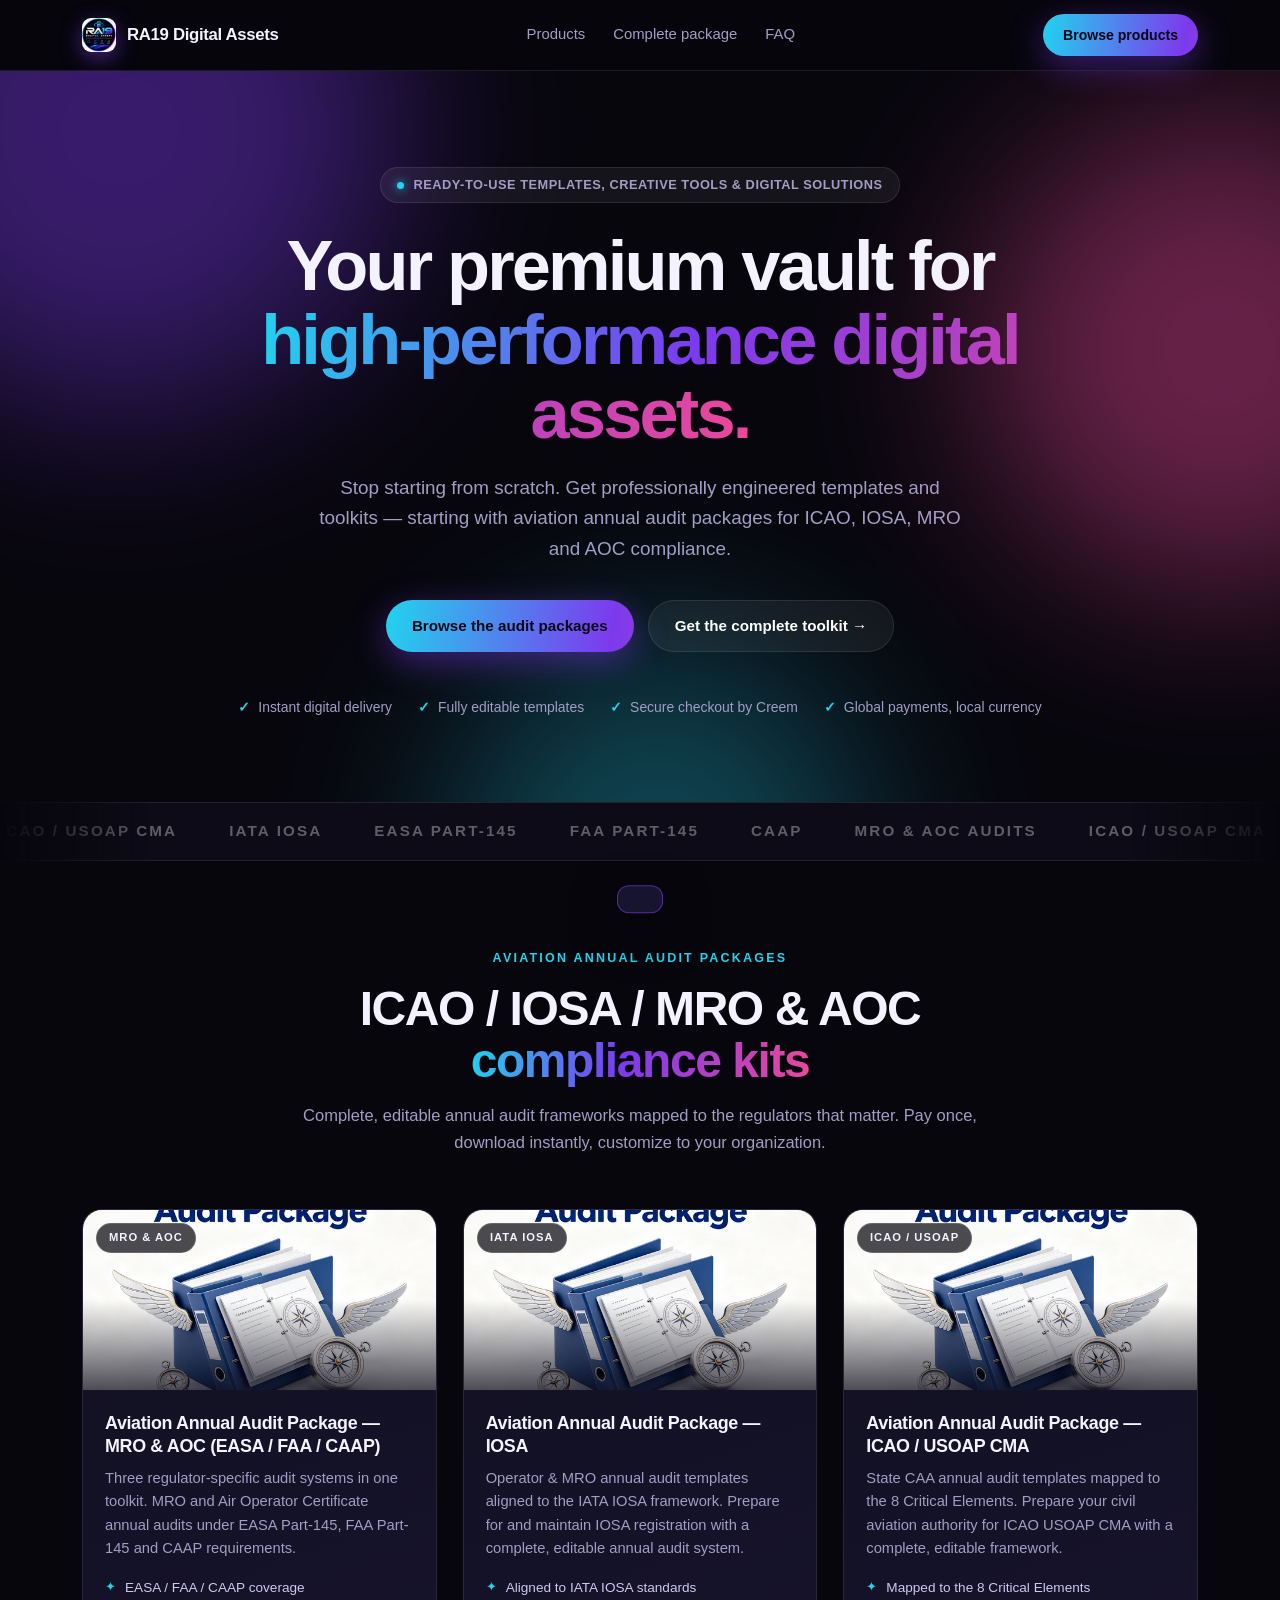
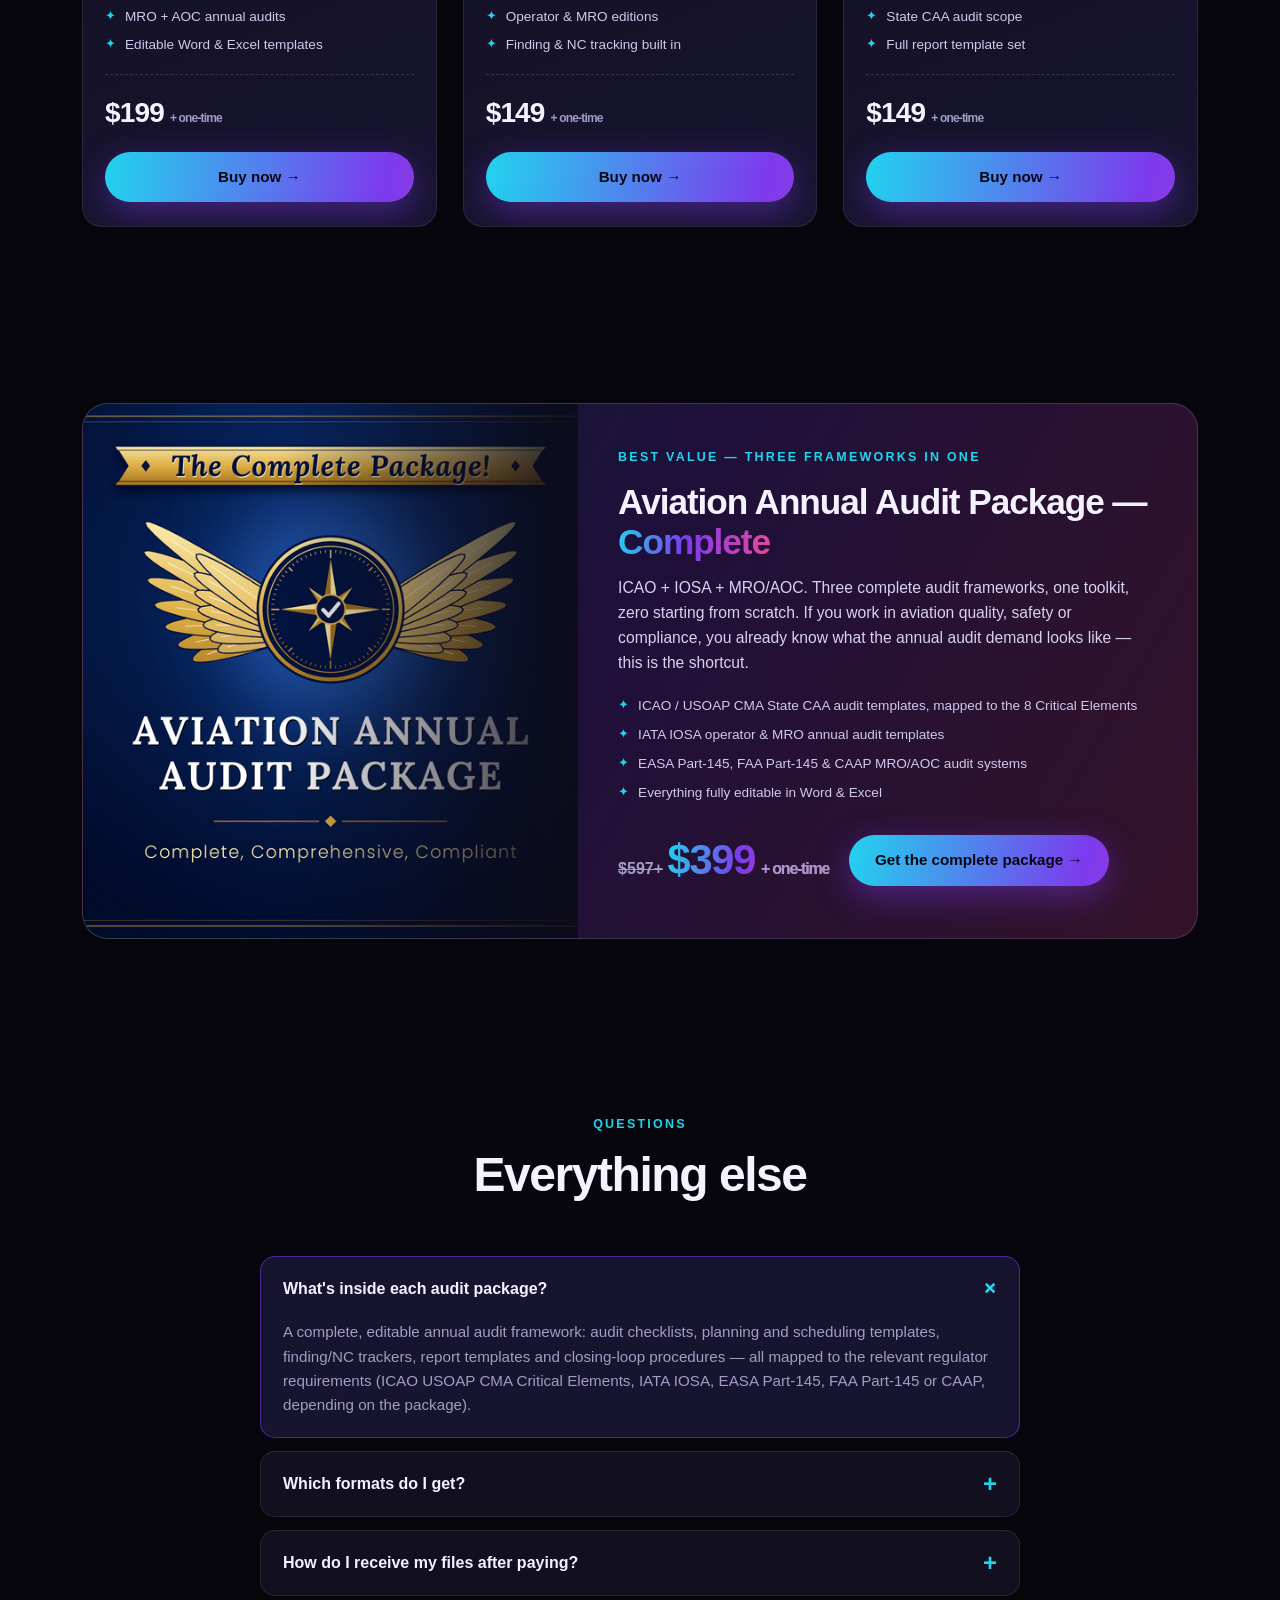
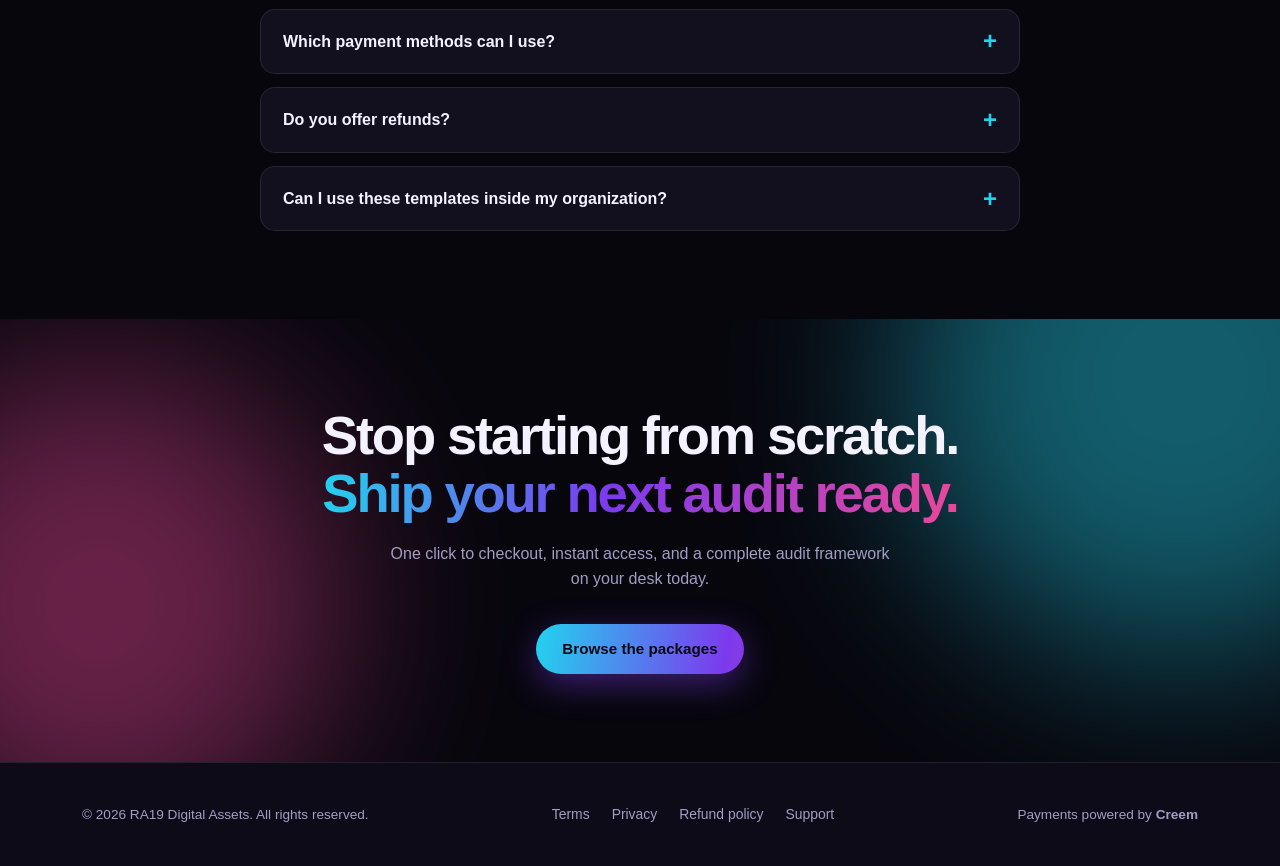
==== index.html @ fb0e068f "Initial commit: RA19 Digital Assets storefront" ====
<!DOCTYPE html>
<html lang="en">
<head>
<meta charset="UTF-8" />
<meta name="viewport" content="width=device-width, initial-scale=1.0" />
<title>RA19 Digital Assets — Premium Aviation Audit Templates &amp; Toolkits</title>
<meta name="description" content="Your premium vault for high-performance digital assets. Ready-to-use aviation audit packages for ICAO / USOAP CMA, IATA IOSA, EASA, FAA and CAAP compliance." />
<link rel="icon" type="image/png" href="store-assets/logo.png" />
<meta property="og:title" content="RA19 Digital Assets" />
<meta property="og:type" content="website" />
<meta property="og:description" content="Your premium vault for high-performance digital assets across all industries. Stop starting from scratch—get ready-to-use templates, creative tools, and digital solutions engineered to streamline your workflow and accelerate your growth today." />
<meta property="og:image" content="store-assets/og-cover.png" />
<style>
  :root{
    --bg:#07060d;
    --bg-2:#0d0b18;
    --card:#12101f;
    --card-2:#171430;
    --text:#f4f2ff;
    --muted:#a29dc4;
    --line:rgba(255,255,255,.09);
    --g1:#7c3aed;
    --g2:#ec4899;
    --g3:#22d3ee;
    --g4:#f59e0b;
    --radius:20px;
    --max:1160px;
  }
  *{box-sizing:border-box;margin:0;padding:0}
  html{scroll-behavior:smooth}
  body{
    background:var(--bg);
    color:var(--text);
    font-family:'Inter',-apple-system,BlinkMacSystemFont,'Segoe UI',Roboto,Helvetica,Arial,sans-serif;
    line-height:1.6;
    -webkit-font-smoothing:antialiased;
    overflow-x:hidden;
  }
  a{color:inherit;text-decoration:none}
  img{max-width:100%;display:block}
  .wrap{width:100%;max-width:var(--max);margin:0 auto;padding:0 22px}

  .grad-text{
    background:linear-gradient(100deg,var(--g3),var(--g1) 45%,var(--g2));
    -webkit-background-clip:text;background-clip:text;color:transparent;
  }
  .blob{
    position:absolute;border-radius:50%;filter:blur(90px);opacity:.42;pointer-events:none;z-index:0;
  }

  /* nav */
  header.nav{
    position:sticky;top:0;z-index:50;
    backdrop-filter:blur(14px);
    background:rgba(7,6,13,.72);
    border-bottom:1px solid var(--line);
  }
  .nav-in{display:flex;align-items:center;justify-content:space-between;height:70px}
  .logo{display:flex;align-items:center;gap:11px;font-weight:800;letter-spacing:-.02em;font-size:1.05rem}
  .logo img{width:34px;height:34px;border-radius:9px;object-fit:cover;box-shadow:0 6px 20px rgba(124,58,237,.5)}
  .nav-links{display:flex;gap:28px;align-items:center}
  .nav-links a{color:var(--muted);font-size:.93rem;font-weight:500;transition:color .2s}
  .nav-links a:hover{color:#fff}
  .btn{
    display:inline-flex;align-items:center;justify-content:center;gap:9px;
    font-weight:700;font-size:.95rem;border:0;cursor:pointer;
    padding:13px 26px;border-radius:999px;transition:transform .18s,box-shadow .18s,filter .18s;
    font-family:inherit;
  }
  .btn-grad{
    background:linear-gradient(100deg,var(--g3),var(--g1) 50%,var(--g2));
    background-size:180% 180%;
    color:#0a0714;
    box-shadow:0 10px 34px rgba(124,58,237,.45);
    animation:shift 7s ease infinite;
  }
  .btn-grad:hover{transform:translateY(-2px);box-shadow:0 16px 42px rgba(236,72,153,.5)}
  @keyframes shift{0%,100%{background-position:0% 50%}50%{background-position:100% 50%}}
  .btn-ghost{background:rgba(255,255,255,.06);color:#fff;border:1px solid var(--line)}
  .btn-ghost:hover{background:rgba(255,255,255,.11)}
  .btn-sm{padding:10px 20px;font-size:.88rem}
  .nav .btn{display:none}
  @media(min-width:820px){.nav .btn{display:inline-flex}}

  /* hero */
  .hero{position:relative;padding:96px 0 84px;overflow:hidden}
  .blob-1{width:560px;height:560px;background:#7c3aed;top:-220px;left:-160px}
  .blob-2{width:480px;height:480px;background:#ec4899;top:40px;right:-180px}
  .blob-3{width:420px;height:420px;background:#22d3ee;bottom:-260px;left:35%;opacity:.3}
  .hero-in{position:relative;z-index:1;text-align:center;max-width:860px;margin:0 auto}
  .pill{
    display:inline-flex;align-items:center;gap:9px;
    padding:7px 16px;border-radius:999px;font-size:.8rem;font-weight:600;
    background:rgba(255,255,255,.06);border:1px solid var(--line);color:var(--muted);
    letter-spacing:.04em;text-transform:uppercase;
  }
  .dot{width:7px;height:7px;border-radius:50%;background:#22d3ee;box-shadow:0 0 10px #22d3ee}
  h1{
    font-size:clamp(2.5rem,7vw,4.4rem);
    line-height:1.05;font-weight:900;letter-spacing:-.04em;
    margin:26px 0 22px;
  }
  .hero p.lead{font-size:clamp(1rem,2.2vw,1.18rem);color:var(--muted);max-width:660px;margin:0 auto 36px}
  .hero-cta{display:flex;gap:14px;justify-content:center;flex-wrap:wrap}
  .trust{
    display:flex;gap:26px;justify-content:center;flex-wrap:wrap;
    margin-top:44px;color:var(--muted);font-size:.87rem;
  }
  .trust span{display:flex;align-items:center;gap:8px}
  .check{color:#22d3ee;font-weight:800}

  /* marquee */
  .marquee{
    border-top:1px solid var(--line);border-bottom:1px solid var(--line);
    padding:16px 0;overflow:hidden;background:var(--bg-2);
    -webkit-mask-image:linear-gradient(90deg,transparent,#000 12%,#000 88%,transparent);
    mask-image:linear-gradient(90deg,transparent,#000 12%,#000 88%,transparent);
  }
  .marquee-track{display:flex;gap:52px;width:max-content;animation:scroll 30s linear infinite}
  .marquee-track span{
    font-weight:800;font-size:.95rem;letter-spacing:.14em;text-transform:uppercase;
    color:rgba(255,255,255,.34);white-space:nowrap;
  }
  @keyframes scroll{to{transform:translateX(-50%)}}

  /* sections */
  section{position:relative;padding:88px 0}
  .sec-head{text-align:center;max-width:680px;margin:0 auto 54px}
  .sec-head h2{font-size:clamp(1.9rem,4.5vw,3rem);font-weight:900;letter-spacing:-.03em;line-height:1.1}
  .sec-head p{color:var(--muted);margin-top:14px;font-size:1.03rem}
  .eyebrow{
    display:block;font-size:.78rem;font-weight:800;letter-spacing:.18em;
    text-transform:uppercase;color:var(--g3);margin-bottom:14px;
  }

  /* product grid */
  .grid{display:grid;gap:26px;grid-template-columns:repeat(auto-fill,minmax(300px,1fr))}
  .card{
    position:relative;display:flex;flex-direction:column;
    background:linear-gradient(160deg,var(--card),var(--card-2));
    border:1px solid var(--line);border-radius:var(--radius);
    overflow:hidden;transition:transform .25s,border-color .25s,box-shadow .25s;
  }
  .card:hover{transform:translateY(-7px);border-color:rgba(255,255,255,.22);box-shadow:0 26px 60px rgba(0,0,0,.55)}
  .card::before{
    content:"";position:absolute;inset:0 0 auto 0;height:3px;
    background:linear-gradient(90deg,var(--c1,#22d3ee),var(--c2,#ec4899));
  }
  .thumb{
    position:relative;overflow:hidden;height:180px;
    background:radial-gradient(circle at 30% 20%,rgba(255,255,255,.14),transparent 60%),linear-gradient(140deg,var(--c1,#22d3ee),var(--c2,#ec4899));
  }
  .thumb img{width:100%;height:100%;object-fit:cover;transition:transform .4s}
  .card:hover .thumb img{transform:scale(1.05)}
  .thumb::after{
    content:"";position:absolute;inset:0;
    background:linear-gradient(180deg,transparent 50%,rgba(10,8,20,.72));
  }
  .tag{
    position:absolute;top:13px;left:13px;z-index:2;
    padding:5px 12px;border-radius:999px;font-size:.7rem;font-weight:800;
    letter-spacing:.09em;text-transform:uppercase;
    background:rgba(7,6,13,.72);backdrop-filter:blur(8px);border:1px solid rgba(255,255,255,.16);
  }
  .badge{
    position:absolute;top:13px;right:13px;z-index:2;
    padding:5px 11px;border-radius:999px;font-size:.7rem;font-weight:800;
    background:linear-gradient(100deg,var(--g4),#ef4444);color:#150a02;
  }
  .card-body{padding:22px 22px 24px;display:flex;flex-direction:column;flex:1}
  .card-body h3{font-size:1.12rem;font-weight:800;letter-spacing:-.02em;line-height:1.3;margin-bottom:8px}
  .card-body .desc{color:var(--muted);font-size:.92rem;flex:1}
  .feat{list-style:none;margin:16px 0 18px;display:flex;flex-direction:column;gap:7px}
  .feat li{font-size:.85rem;color:#cfc9ee;display:flex;gap:9px;align-items:flex-start}
  .feat li::before{content:"✦";color:var(--g3);font-size:.8rem;line-height:1.5}
  .price-row{
    display:flex;align-items:baseline;justify-content:space-between;
    padding-top:16px;border-top:1px dashed rgba(255,255,255,.14);margin-bottom:16px;
  }
  .price{font-size:1.75rem;font-weight:900;letter-spacing:-.03em}
  .price small{font-size:.75rem;font-weight:600;color:var(--muted);margin-left:6px}
  .card .btn{width:100%}

  /* featured complete package */
  .bundle{
    position:relative;overflow:hidden;border-radius:26px;
    border:1px solid rgba(255,255,255,.14);
    background:linear-gradient(120deg,rgba(34,211,238,.16),rgba(124,58,237,.2) 45%,rgba(236,72,153,.2));
    padding:0;display:grid;gap:0;grid-template-columns:1fr;
  }
  @media(min-width:860px){.bundle{grid-template-columns:1fr 1.25fr}}
  .bundle-img{min-height:260px;position:relative;overflow:hidden}
  .bundle-img img{width:100%;height:100%;object-fit:cover}
  .bundle-img::after{
    content:"";position:absolute;inset:0;
    background:linear-gradient(90deg,transparent 40%,rgba(13,11,24,.9));
  }
  @media(max-width:859px){
    .bundle-img::after{background:linear-gradient(180deg,transparent 40%,rgba(13,11,24,.95))}
  }
  .bundle-body{padding:44px 40px}
  .bundle-body h3{font-size:clamp(1.5rem,3.4vw,2.2rem);font-weight:900;letter-spacing:-.03em;line-height:1.12}
  .bundle-body p{color:#d7d2f2;margin-top:14px;font-size:.98rem}
  .bundle .feat{margin:20px 0 24px}
  .bundle-cta{display:flex;align-items:center;gap:20px;flex-wrap:wrap}
  .bundle-cta .price{font-size:2.6rem}
  .old-price{font-size:1rem;color:var(--muted);text-decoration:line-through;font-weight:600}

  /* faq */
  .faq{max-width:760px;margin:0 auto;display:flex;flex-direction:column;gap:13px}
  details{
    background:var(--card);border:1px solid var(--line);border-radius:15px;
    padding:0 22px;transition:border-color .2s;
  }
  details[open]{border-color:rgba(124,58,237,.55);background:var(--card-2)}
  summary{
    cursor:pointer;list-style:none;padding:19px 0;font-weight:700;font-size:1rem;
    display:flex;justify-content:space-between;align-items:center;gap:16px;
  }
  summary::-webkit-details-marker{display:none}
  summary::after{
    content:"+";font-size:1.5rem;color:var(--g3);transition:transform .25s;line-height:1;
  }
  details[open] summary::after{transform:rotate(45deg)}
  details p{color:var(--muted);padding-bottom:20px;font-size:.95rem}

  /* final cta */
  .final{text-align:center;position:relative;overflow:hidden}
  .final h2{font-size:clamp(2rem,5vw,3.4rem);font-weight:900;letter-spacing:-.04em;line-height:1.06}
  .final p{color:var(--muted);max-width:520px;margin:18px auto 32px}

  /* footer */
  footer{border-top:1px solid var(--line);padding:40px 0;background:var(--bg-2)}
  .foot{display:flex;flex-direction:column;gap:18px;align-items:center;text-align:center}
  @media(min-width:760px){.foot{flex-direction:row;justify-content:space-between;text-align:left}}
  footer small{color:var(--muted);font-size:.85rem}
  .foot-links{display:flex;gap:22px;flex-wrap:wrap;justify-content:center}
  .foot-links a{color:var(--muted);font-size:.87rem;transition:color .2s}
  .foot-links a:hover{color:#fff}

  /* toast */
  #toast{
    position:fixed;left:50%;bottom:26px;transform:translate(-50%,140%);
    background:var(--card-2);border:1px solid rgba(124,58,237,.6);
    color:#fff;padding:13px 22px;border-radius:12px;font-size:.9rem;z-index:99;
    box-shadow:0 18px 46px rgba(0,0,0,.6);transition:transform .35s cubic-bezier(.2,.9,.3,1.3);
    max-width:92vw;text-align:center;
  }
  #toast.show{transform:translate(-50%,0)}
</style>
</head>
<body>

<header class="nav">
  <div class="wrap nav-in">
    <a href="#" class="logo"><img src="store-assets/logo.png" alt="RA19 Digital Assets" /> RA19 Digital Assets</a>
    <nav class="nav-links">
      <a href="#products">Products</a>
      <a href="#complete">Complete package</a>
      <a href="#faq">FAQ</a>
    </nav>
    <a href="#products" class="btn btn-grad btn-sm">Browse products</a>
  </div>
</header>

<!-- ============ HERO ============ -->
<section class="hero">
  <div class="blob blob-1"></div>
  <div class="blob blob-2"></div>
  <div class="blob blob-3"></div>
  <div class="wrap hero-in">
    <span class="pill"><span class="dot"></span> Ready-to-use templates, creative tools &amp; digital solutions</span>
    <h1>Your premium vault for <span class="grad-text">high-performance digital assets.</span></h1>
    <p class="lead">Stop starting from scratch. Get professionally engineered templates and toolkits — starting with aviation annual audit packages for ICAO, IOSA, MRO and AOC compliance.</p>
    <div class="hero-cta">
      <a href="#products" class="btn btn-grad">Browse the audit packages</a>
      <a href="#complete" class="btn btn-ghost">Get the complete toolkit →</a>
    </div>
    <div class="trust">
      <span><b class="check">✓</b> Instant digital delivery</span>
      <span><b class="check">✓</b> Fully editable templates</span>
      <span><b class="check">✓</b> Secure checkout by Creem</span>
      <span><b class="check">✓</b> Global payments, local currency</span>
    </div>
  </div>
</section>

<div class="marquee">
  <div class="marquee-track">
    <span>ICAO / USOAP CMA</span><span>IATA IOSA</span><span>EASA Part-145</span><span>FAA Part-145</span><span>CAAP</span><span>MRO &amp; AOC audits</span>
    <span>ICAO / USOAP CMA</span><span>IATA IOSA</span><span>EASA Part-145</span><span>FAA Part-145</span><span>CAAP</span><span>MRO &amp; AOC audits</span>
  </div>
</div>

<!-- ============ PRODUCTS ============ -->
<section id="products">
  <div class="wrap">
    <div class="sec-head">
      <span class="eyebrow">Aviation Annual Audit Packages</span>
      <h2>ICAO / IOSA / MRO &amp; AOC <span class="grad-text">compliance kits</span></h2>
      <p>Complete, editable annual audit frameworks mapped to the regulators that matter. Pay once, download instantly, customize to your organization.</p>
    </div>
    <div class="grid" id="grid"></div>
  </div>
</section>

<!-- ============ COMPLETE PACKAGE ============ -->
<section id="complete">
  <div class="wrap">
    <div class="bundle">
      <div class="bundle-img">
        <img src="store-assets/product-complete.png" alt="Aviation Annual Audit Package — Complete" />
      </div>
      <div class="bundle-body">
        <span class="eyebrow">Best value — three frameworks in one</span>
        <h3>Aviation Annual Audit Package — <span class="grad-text">Complete</span></h3>
        <p>ICAO + IOSA + MRO/AOC. Three complete audit frameworks, one toolkit, zero starting from scratch. If you work in aviation quality, safety or compliance, you already know what the annual audit demand looks like — this is the shortcut.</p>
        <ul class="feat">
          <li>ICAO / USOAP CMA State CAA audit templates, mapped to the 8 Critical Elements</li>
          <li>IATA IOSA operator &amp; MRO annual audit templates</li>
          <li>EASA Part-145, FAA Part-145 &amp; CAAP MRO/AOC audit systems</li>
          <li>Everything fully editable in Word &amp; Excel</li>
        </ul>
        <div class="bundle-cta">
          <div>
            <span class="old-price">$597+</span>
            <span class="price grad-text">$399<small style="font-size:1rem">+ one-time</small></span>
          </div>
          <a href="https://creem.io/payment/prod_REPLACE_COMPLETE" class="btn btn-grad" data-checkout="Complete package">Get the complete package →</a>
        </div>
      </div>
    </div>
  </div>
</section>

<!-- ============ FAQ ============ -->
<section id="faq">
  <div class="wrap">
    <div class="sec-head">
      <span class="eyebrow">Questions</span>
      <h2>Everything else</h2>
    </div>
    <div class="faq">
      <details open>
        <summary>What's inside each audit package?</summary>
        <p>A complete, editable annual audit framework: audit checklists, planning and scheduling templates, finding/NC trackers, report templates and closing-loop procedures — all mapped to the relevant regulator requirements (ICAO USOAP CMA Critical Elements, IATA IOSA, EASA Part-145, FAA Part-145 or CAAP, depending on the package).</p>
      </details>
      <details>
        <summary>Which formats do I get?</summary>
        <p>Microsoft Word and Excel files. Everything is fully editable — rebrand it, translate it, extend it to your own organization. No specialized software required.</p>
      </details>
      <details>
        <summary>How do I receive my files after paying?</summary>
        <p>Checkout is handled by Creem. As soon as payment confirms you're redirected to your download page, and a receipt with your links lands in your inbox. Delivery is instant — no waiting on emails from me.</p>
      </details>
      <details>
        <summary>Which payment methods can I use?</summary>
        <p>Visa, Mastercard, Amex, PayPal, Apple Pay and Google Pay, plus local methods depending on your country. All prices display in your local currency at checkout where available.</p>
      </details>
      <details>
        <summary>Do you offer refunds?</summary>
        <p>Digital goods are delivered instantly, so refunds are handled case by case. If a package genuinely doesn't match its description, contact me within 14 days and I'll make it right.</p>
      </details>
      <details>
        <summary>Can I use these templates inside my organization?</summary>
        <p>Yes — a purchase includes a commercial license for use within your organization (unlimited internal users). You may not resell, redistribute or publicly share the files themselves.</p>
      </details>
    </div>
  </div>
</section>

<!-- ============ FINAL CTA ============ -->
<section class="final">
  <div class="blob blob-2" style="left:-140px;right:auto;top:10%"></div>
  <div class="blob blob-1" style="right:-180px;left:auto;background:#22d3ee"></div>
  <div class="wrap" style="position:relative;z-index:1">
    <h2>Stop starting from scratch.<br /><span class="grad-text">Ship your next audit ready.</span></h2>
    <p>One click to checkout, instant access, and a complete audit framework on your desk today.</p>
    <a href="#products" class="btn btn-grad">Browse the packages</a>
  </div>
</section>

<footer>
  <div class="wrap foot">
    <small>© <span id="year"></span> RA19 Digital Assets. All rights reserved.</small>
    <div class="foot-links">
      <a href="#">Terms</a>
      <a href="#">Privacy</a>
      <a href="#">Refund policy</a>
      <a href="mailto:support@example.com">Support</a>
    </div>
    <small>Payments powered by <b>Creem</b></small>
  </div>
</footer>

<div id="toast"></div>

<script>
/* =====================================================================
   ⬇⬇⬇  CONNECT TO CREEM — EDIT ONLY THESE LINKS  ⬇⬇⬇
   In your Creem dashboard: create a product for each package, then
   Products → Share → copy the payment link (prod_xxxxx) and paste it
   below. Until then, buttons show a "link not set" notice instead of
   navigating.
   ===================================================================== */
const STORE = {
  products: [
    {
      id: "mro-aoc",
      name: "Aviation Annual Audit Package — MRO & AOC (EASA / FAA / CAAP)",
      tag: "MRO & AOC",
      image: "store-assets/product-mro-aoc.png",
      price: "$199",
      badge: "",
      desc: "Three regulator-specific audit systems in one toolkit. MRO and Air Operator Certificate annual audits under EASA Part-145, FAA Part-145 and CAAP requirements.",
      features: ["EASA / FAA / CAAP coverage", "MRO + AOC annual audits", "Editable Word & Excel templates"],
      colors: ["#f59e0b", "#ef4444"],
      checkout: "https://creem.io/payment/prod_REPLACE_MRO_AOC"
    },
    {
      id: "iosa",
      name: "Aviation Annual Audit Package — IOSA",
      tag: "IATA IOSA",
      image: "store-assets/product-iosa.png",
      price: "$149",
      badge: "",
      desc: "Operator & MRO annual audit templates aligned to the IATA IOSA framework. Prepare for and maintain IOSA registration with a complete, editable annual audit system.",
      features: ["Aligned to IATA IOSA standards", "Operator & MRO editions", "Finding & NC tracking built in"],
      colors: ["#7c3aed", "#ec4899"],
      checkout: "https://creem.io/payment/prod_REPLACE_IOSA"
    },
    {
      id: "icao-usoap",
      name: "Aviation Annual Audit Package — ICAO / USOAP CMA",
      tag: "ICAO / USOAP",
      image: "store-assets/product-icao-usoap.png",
      price: "$149",
      badge: "",
      desc: "State CAA annual audit templates mapped to the 8 Critical Elements. Prepare your civil aviation authority for ICAO USOAP CMA with a complete, editable framework.",
      features: ["Mapped to the 8 Critical Elements", "State CAA audit scope", "Full report template set"],
      colors: ["#22d3ee", "#3b82f6"],
      checkout: "https://creem.io/payment/prod_REPLACE_ICAO_USOAP"
    }
  ],
  complete: {
    checkout: "https://creem.io/payment/prod_REPLACE_COMPLETE"
  }
};

/* ---------------- rendering ---------------- */
const $ = (s) => document.querySelector(s);
const grid = $("#grid");
const UNSET = "prod_REPLACE";

$("#year").textContent = new Date().getFullYear();
const completeBtn = document.querySelector('[data-checkout="Complete package"]');
completeBtn.href = STORE.complete.checkout;
completeBtn.addEventListener("click", (e) => guardLink(e, STORE.complete.checkout, "Complete package"));

function render() {
  grid.innerHTML = "";
  STORE.products.forEach((p) => {
    const el = document.createElement("article");
    el.className = "card";
    el.style.setProperty("--c1", p.colors[0]);
    el.style.setProperty("--c2", p.colors[1]);
    el.innerHTML = `
      <div class="thumb">
        <span class="tag">${p.tag}</span>
        ${p.badge ? `<span class="badge">${p.badge}</span>` : ""}
        <img src="${p.image}" alt="${p.name}" loading="lazy" />
      </div>
      <div class="card-body">
        <h3>${p.name}</h3>
        <p class="desc">${p.desc}</p>
        <ul class="feat">${p.features.map((f) => `<li>${f}</li>`).join("")}</ul>
        <div class="price-row">
          <span class="price">${p.price}<small>+ one-time</small></span>
        </div>
        <a class="btn btn-grad" href="${p.checkout}">Buy now →</a>
      </div>`;
    el.querySelector("a").addEventListener("click", (e) => guardLink(e, p.checkout, p.name));
    grid.appendChild(el);
  });
}

function guardLink(e, url, label) {
  if (url.includes(UNSET)) {
    e.preventDefault();
    toast(`Creem link not set yet — create "${label}" in your Creem dashboard, then paste its prod_xxxxx link into this file.`);
  }
}

let toastTimer;
function toast(msg) {
  const t = $("#toast");
  t.textContent = msg;
  t.classList.add("show");
  clearTimeout(toastTimer);
  toastTimer = setTimeout(() => t.classList.remove("show"), 5000);
}

render();
</script>
</body>
</html>
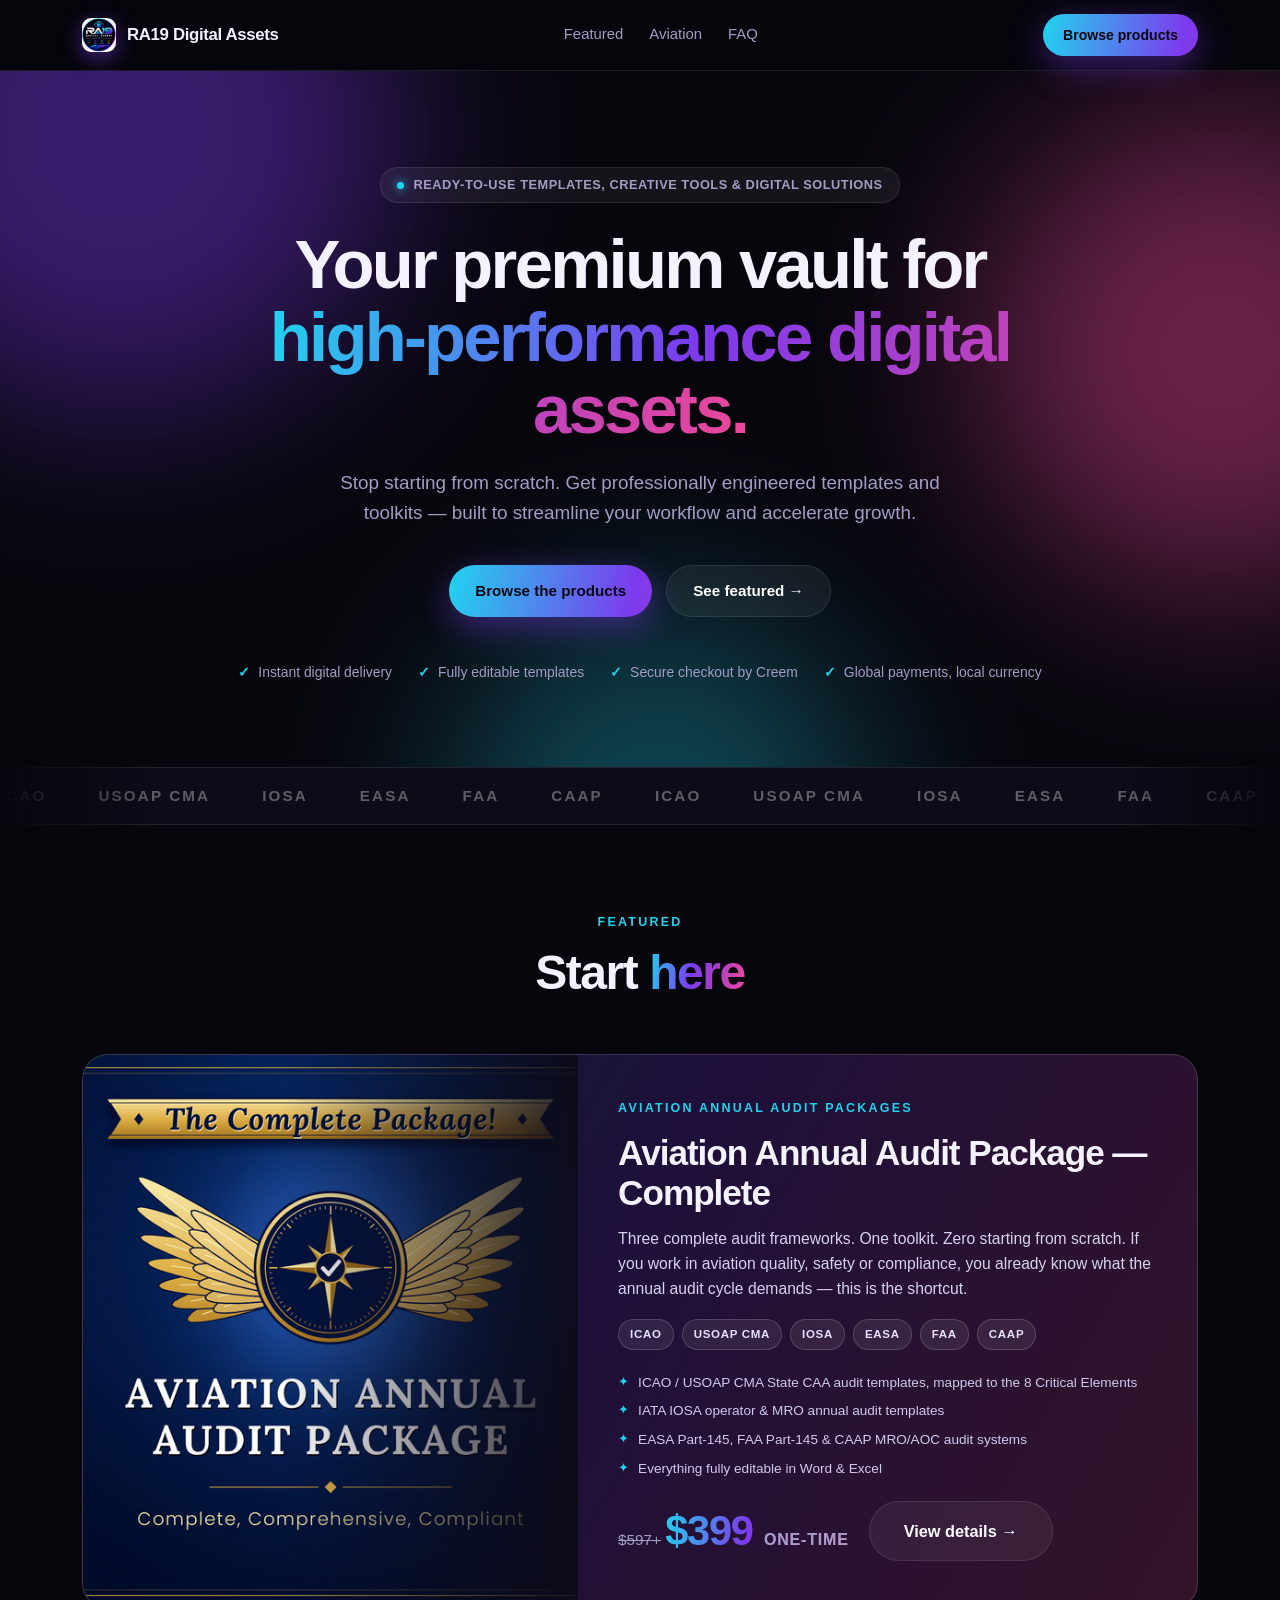
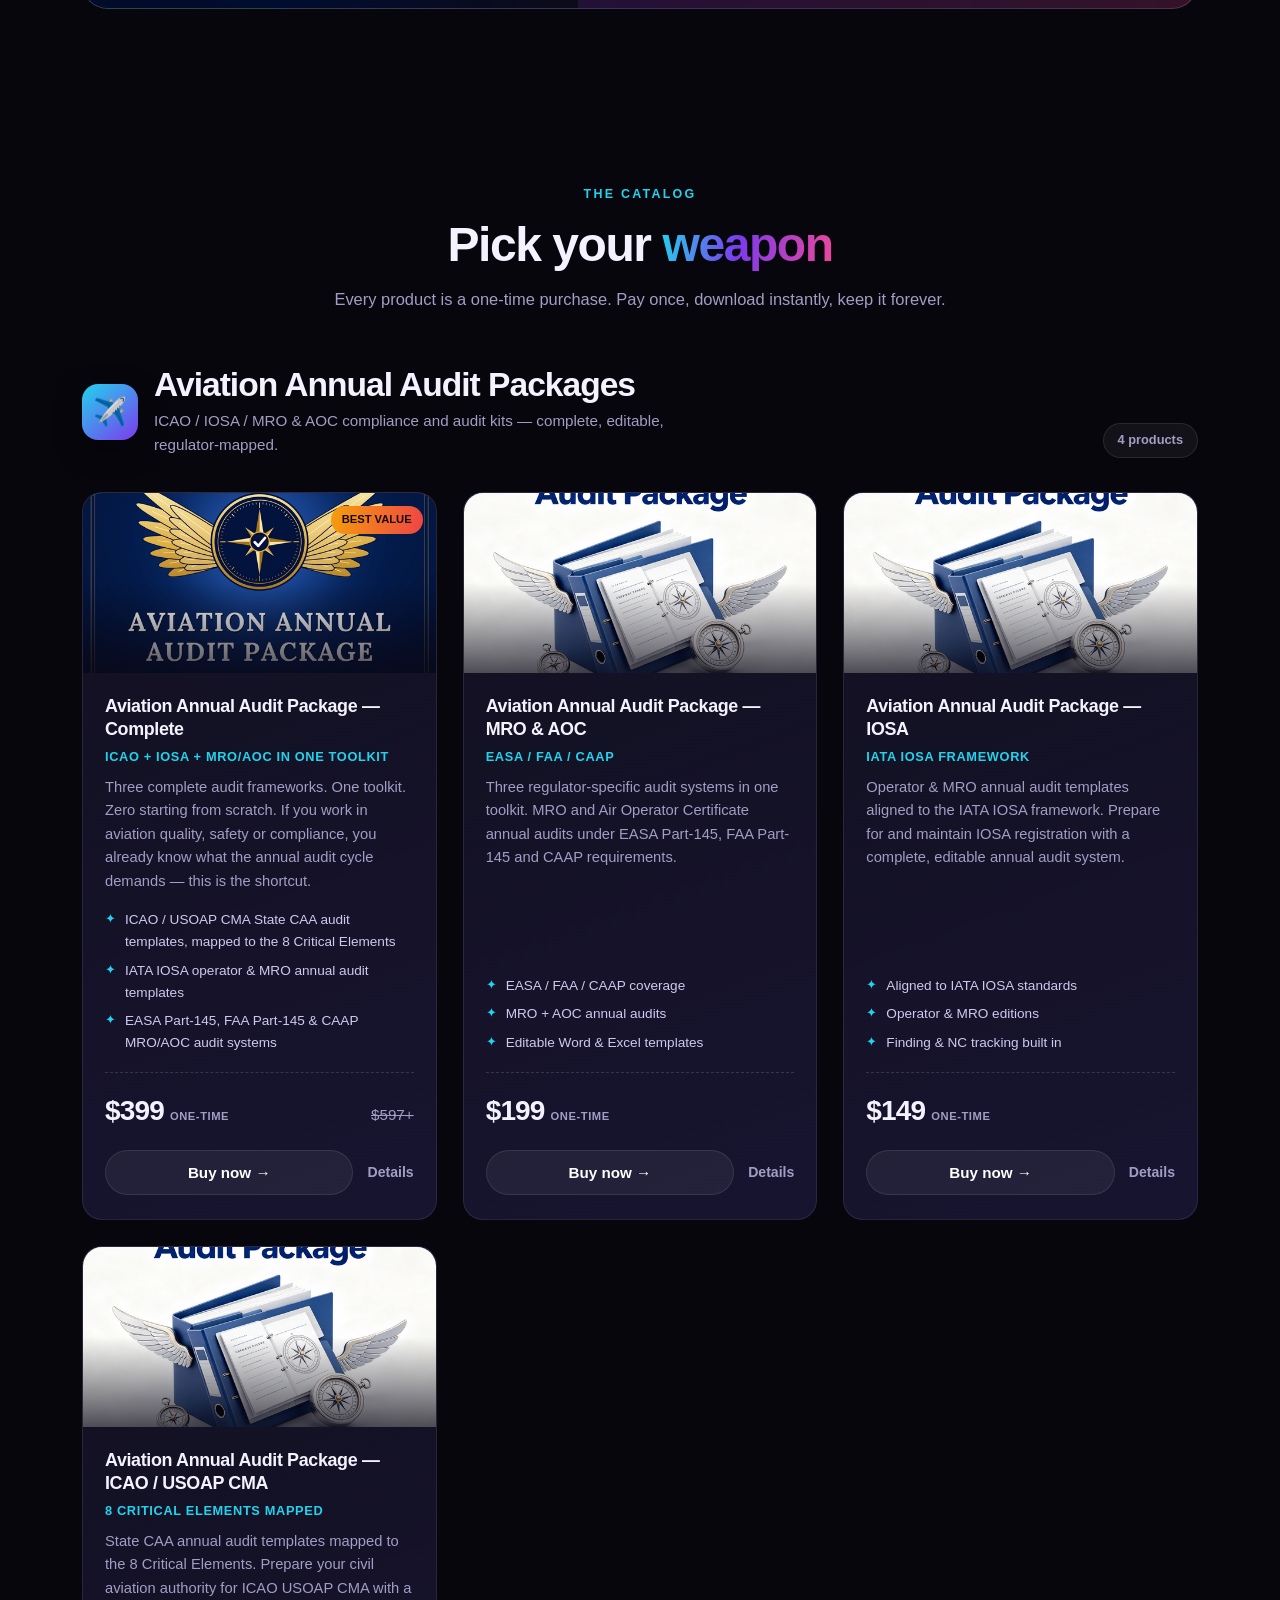
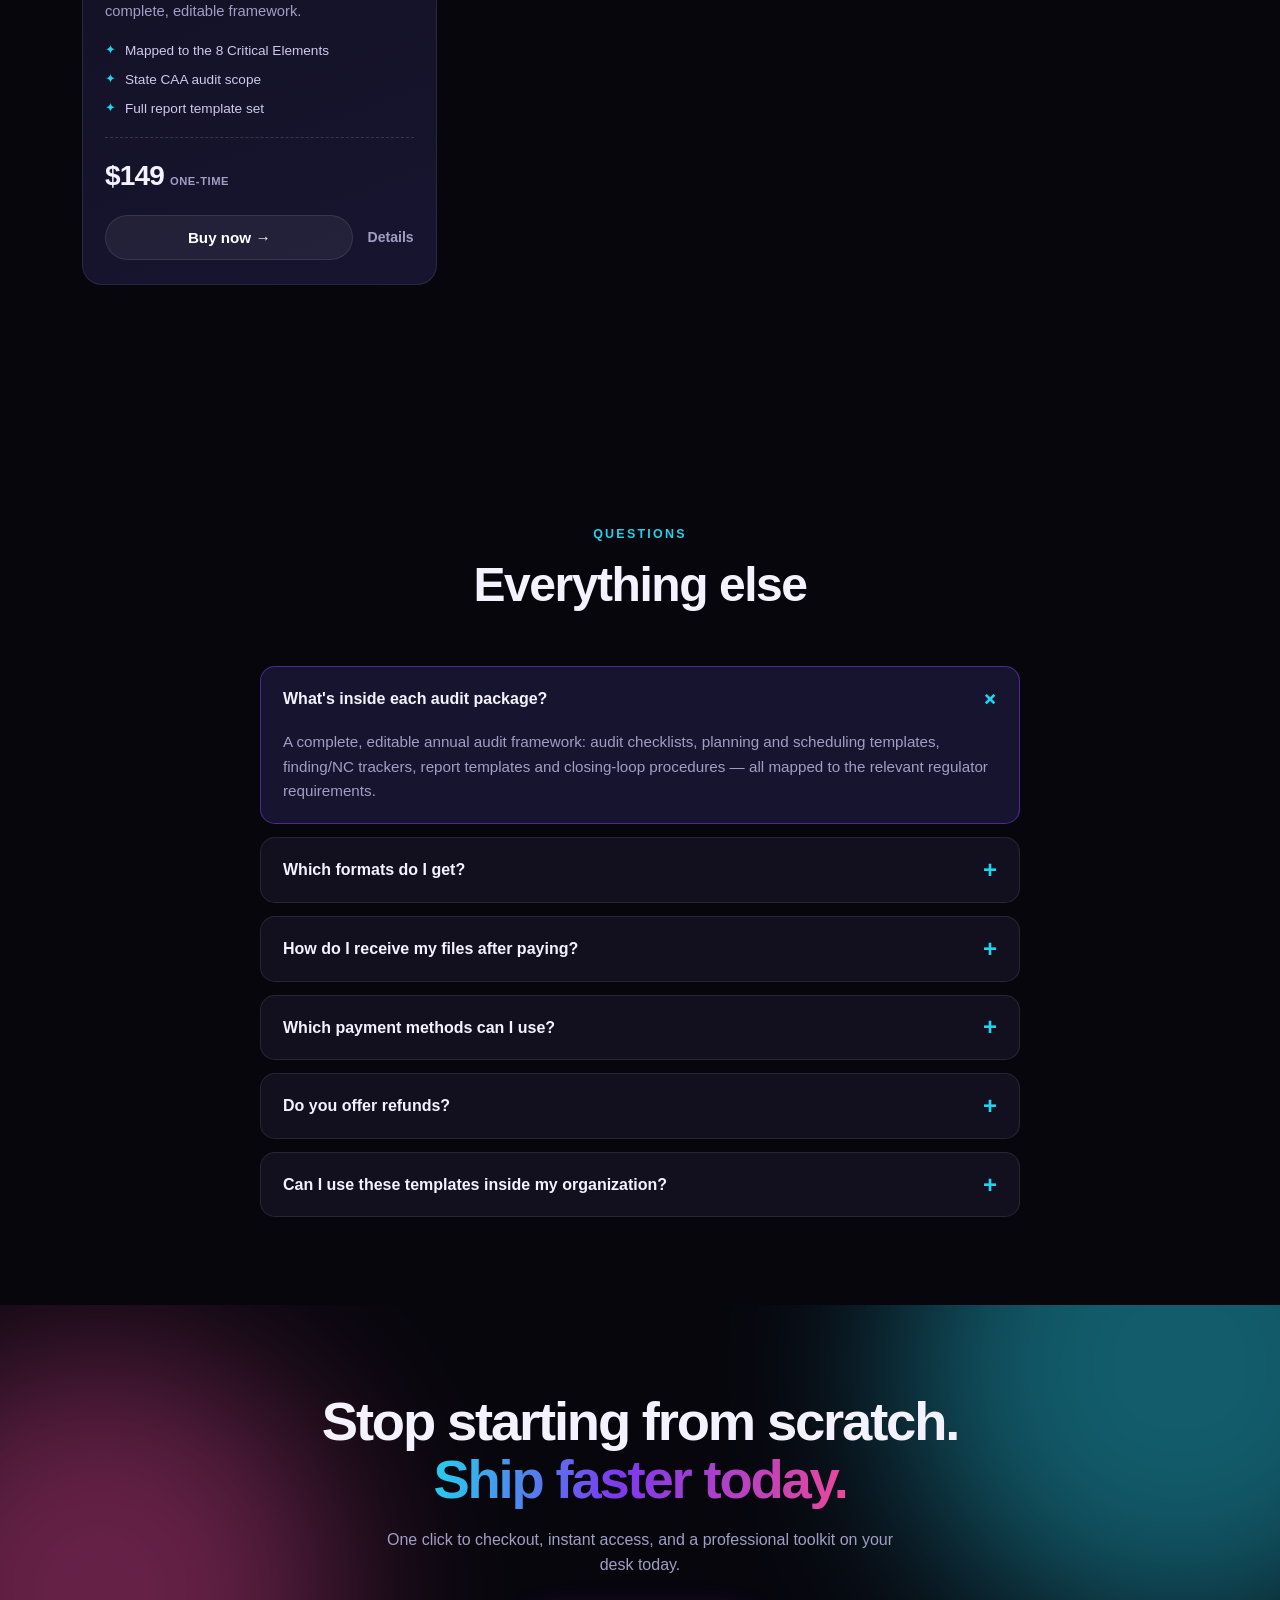
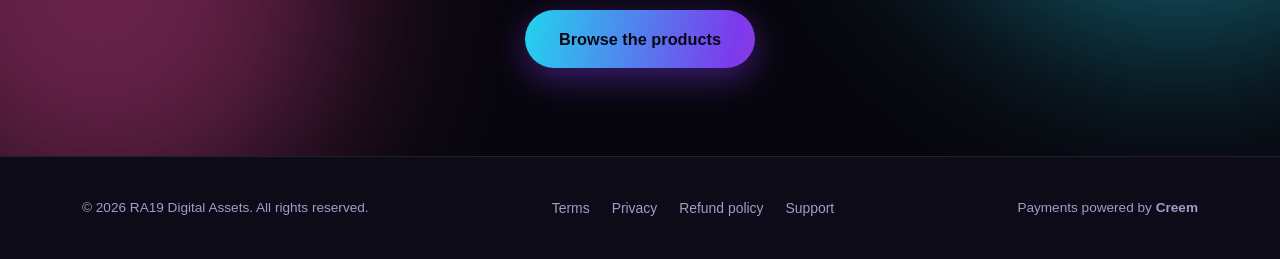
==== commit 80af4211: "Rebuild as multi-category storefront: shared data, product detail pages, 404" ====
--- a/index.html
+++ b/index.html
@@ -3,278 +3,36 @@
 <head>
 <meta charset="UTF-8" />
 <meta name="viewport" content="width=device-width, initial-scale=1.0" />
-<title>RA19 Digital Assets — Premium Aviation Audit Templates &amp; Toolkits</title>
-<meta name="description" content="Your premium vault for high-performance digital assets. Ready-to-use aviation audit packages for ICAO / USOAP CMA, IATA IOSA, EASA, FAA and CAAP compliance." />
+<title>RA19 Digital Assets — Premium Templates &amp; Digital Toolkits</title>
+<meta name="description" content="Your premium vault for high-performance digital assets. Ready-to-use aviation audit packages and digital toolkits engineered to streamline your workflow." />
 <link rel="icon" type="image/png" href="store-assets/logo.png" />
 <meta property="og:title" content="RA19 Digital Assets" />
 <meta property="og:type" content="website" />
-<meta property="og:description" content="Your premium vault for high-performance digital assets across all industries. Stop starting from scratch—get ready-to-use templates, creative tools, and digital solutions engineered to streamline your workflow and accelerate your growth today." />
+<meta property="og:description" content="Your premium vault for high-performance digital assets across all industries. Stop starting from scratch." />
 <meta property="og:image" content="store-assets/og-cover.png" />
-<style>
-  :root{
-    --bg:#07060d;
-    --bg-2:#0d0b18;
-    --card:#12101f;
-    --card-2:#171430;
-    --text:#f4f2ff;
-    --muted:#a29dc4;
-    --line:rgba(255,255,255,.09);
-    --g1:#7c3aed;
-    --g2:#ec4899;
-    --g3:#22d3ee;
-    --g4:#f59e0b;
-    --radius:20px;
-    --max:1160px;
-  }
-  *{box-sizing:border-box;margin:0;padding:0}
-  html{scroll-behavior:smooth}
-  body{
-    background:var(--bg);
-    color:var(--text);
-    font-family:'Inter',-apple-system,BlinkMacSystemFont,'Segoe UI',Roboto,Helvetica,Arial,sans-serif;
-    line-height:1.6;
-    -webkit-font-smoothing:antialiased;
-    overflow-x:hidden;
-  }
-  a{color:inherit;text-decoration:none}
-  img{max-width:100%;display:block}
-  .wrap{width:100%;max-width:var(--max);margin:0 auto;padding:0 22px}
-
-  .grad-text{
-    background:linear-gradient(100deg,var(--g3),var(--g1) 45%,var(--g2));
-    -webkit-background-clip:text;background-clip:text;color:transparent;
-  }
-  .blob{
-    position:absolute;border-radius:50%;filter:blur(90px);opacity:.42;pointer-events:none;z-index:0;
-  }
-
-  /* nav */
-  header.nav{
-    position:sticky;top:0;z-index:50;
-    backdrop-filter:blur(14px);
-    background:rgba(7,6,13,.72);
-    border-bottom:1px solid var(--line);
-  }
-  .nav-in{display:flex;align-items:center;justify-content:space-between;height:70px}
-  .logo{display:flex;align-items:center;gap:11px;font-weight:800;letter-spacing:-.02em;font-size:1.05rem}
-  .logo img{width:34px;height:34px;border-radius:9px;object-fit:cover;box-shadow:0 6px 20px rgba(124,58,237,.5)}
-  .nav-links{display:flex;gap:28px;align-items:center}
-  .nav-links a{color:var(--muted);font-size:.93rem;font-weight:500;transition:color .2s}
-  .nav-links a:hover{color:#fff}
-  .btn{
-    display:inline-flex;align-items:center;justify-content:center;gap:9px;
-    font-weight:700;font-size:.95rem;border:0;cursor:pointer;
-    padding:13px 26px;border-radius:999px;transition:transform .18s,box-shadow .18s,filter .18s;
-    font-family:inherit;
-  }
-  .btn-grad{
-    background:linear-gradient(100deg,var(--g3),var(--g1) 50%,var(--g2));
-    background-size:180% 180%;
-    color:#0a0714;
-    box-shadow:0 10px 34px rgba(124,58,237,.45);
-    animation:shift 7s ease infinite;
-  }
-  .btn-grad:hover{transform:translateY(-2px);box-shadow:0 16px 42px rgba(236,72,153,.5)}
-  @keyframes shift{0%,100%{background-position:0% 50%}50%{background-position:100% 50%}}
-  .btn-ghost{background:rgba(255,255,255,.06);color:#fff;border:1px solid var(--line)}
-  .btn-ghost:hover{background:rgba(255,255,255,.11)}
-  .btn-sm{padding:10px 20px;font-size:.88rem}
-  .nav .btn{display:none}
-  @media(min-width:820px){.nav .btn{display:inline-flex}}
-
-  /* hero */
-  .hero{position:relative;padding:96px 0 84px;overflow:hidden}
-  .blob-1{width:560px;height:560px;background:#7c3aed;top:-220px;left:-160px}
-  .blob-2{width:480px;height:480px;background:#ec4899;top:40px;right:-180px}
-  .blob-3{width:420px;height:420px;background:#22d3ee;bottom:-260px;left:35%;opacity:.3}
-  .hero-in{position:relative;z-index:1;text-align:center;max-width:860px;margin:0 auto}
-  .pill{
-    display:inline-flex;align-items:center;gap:9px;
-    padding:7px 16px;border-radius:999px;font-size:.8rem;font-weight:600;
-    background:rgba(255,255,255,.06);border:1px solid var(--line);color:var(--muted);
-    letter-spacing:.04em;text-transform:uppercase;
-  }
-  .dot{width:7px;height:7px;border-radius:50%;background:#22d3ee;box-shadow:0 0 10px #22d3ee}
-  h1{
-    font-size:clamp(2.5rem,7vw,4.4rem);
-    line-height:1.05;font-weight:900;letter-spacing:-.04em;
-    margin:26px 0 22px;
-  }
-  .hero p.lead{font-size:clamp(1rem,2.2vw,1.18rem);color:var(--muted);max-width:660px;margin:0 auto 36px}
-  .hero-cta{display:flex;gap:14px;justify-content:center;flex-wrap:wrap}
-  .trust{
-    display:flex;gap:26px;justify-content:center;flex-wrap:wrap;
-    margin-top:44px;color:var(--muted);font-size:.87rem;
-  }
-  .trust span{display:flex;align-items:center;gap:8px}
-  .check{color:#22d3ee;font-weight:800}
-
-  /* marquee */
-  .marquee{
-    border-top:1px solid var(--line);border-bottom:1px solid var(--line);
-    padding:16px 0;overflow:hidden;background:var(--bg-2);
-    -webkit-mask-image:linear-gradient(90deg,transparent,#000 12%,#000 88%,transparent);
-    mask-image:linear-gradient(90deg,transparent,#000 12%,#000 88%,transparent);
-  }
-  .marquee-track{display:flex;gap:52px;width:max-content;animation:scroll 30s linear infinite}
-  .marquee-track span{
-    font-weight:800;font-size:.95rem;letter-spacing:.14em;text-transform:uppercase;
-    color:rgba(255,255,255,.34);white-space:nowrap;
-  }
-  @keyframes scroll{to{transform:translateX(-50%)}}
-
-  /* sections */
-  section{position:relative;padding:88px 0}
-  .sec-head{text-align:center;max-width:680px;margin:0 auto 54px}
-  .sec-head h2{font-size:clamp(1.9rem,4.5vw,3rem);font-weight:900;letter-spacing:-.03em;line-height:1.1}
-  .sec-head p{color:var(--muted);margin-top:14px;font-size:1.03rem}
-  .eyebrow{
-    display:block;font-size:.78rem;font-weight:800;letter-spacing:.18em;
-    text-transform:uppercase;color:var(--g3);margin-bottom:14px;
-  }
-
-  /* product grid */
-  .grid{display:grid;gap:26px;grid-template-columns:repeat(auto-fill,minmax(300px,1fr))}
-  .card{
-    position:relative;display:flex;flex-direction:column;
-    background:linear-gradient(160deg,var(--card),var(--card-2));
-    border:1px solid var(--line);border-radius:var(--radius);
-    overflow:hidden;transition:transform .25s,border-color .25s,box-shadow .25s;
-  }
-  .card:hover{transform:translateY(-7px);border-color:rgba(255,255,255,.22);box-shadow:0 26px 60px rgba(0,0,0,.55)}
-  .card::before{
-    content:"";position:absolute;inset:0 0 auto 0;height:3px;
-    background:linear-gradient(90deg,var(--c1,#22d3ee),var(--c2,#ec4899));
-  }
-  .thumb{
-    position:relative;overflow:hidden;height:180px;
-    background:radial-gradient(circle at 30% 20%,rgba(255,255,255,.14),transparent 60%),linear-gradient(140deg,var(--c1,#22d3ee),var(--c2,#ec4899));
-  }
-  .thumb img{width:100%;height:100%;object-fit:cover;transition:transform .4s}
-  .card:hover .thumb img{transform:scale(1.05)}
-  .thumb::after{
-    content:"";position:absolute;inset:0;
-    background:linear-gradient(180deg,transparent 50%,rgba(10,8,20,.72));
-  }
-  .tag{
-    position:absolute;top:13px;left:13px;z-index:2;
-    padding:5px 12px;border-radius:999px;font-size:.7rem;font-weight:800;
-    letter-spacing:.09em;text-transform:uppercase;
-    background:rgba(7,6,13,.72);backdrop-filter:blur(8px);border:1px solid rgba(255,255,255,.16);
-  }
-  .badge{
-    position:absolute;top:13px;right:13px;z-index:2;
-    padding:5px 11px;border-radius:999px;font-size:.7rem;font-weight:800;
-    background:linear-gradient(100deg,var(--g4),#ef4444);color:#150a02;
-  }
-  .card-body{padding:22px 22px 24px;display:flex;flex-direction:column;flex:1}
-  .card-body h3{font-size:1.12rem;font-weight:800;letter-spacing:-.02em;line-height:1.3;margin-bottom:8px}
-  .card-body .desc{color:var(--muted);font-size:.92rem;flex:1}
-  .feat{list-style:none;margin:16px 0 18px;display:flex;flex-direction:column;gap:7px}
-  .feat li{font-size:.85rem;color:#cfc9ee;display:flex;gap:9px;align-items:flex-start}
-  .feat li::before{content:"✦";color:var(--g3);font-size:.8rem;line-height:1.5}
-  .price-row{
-    display:flex;align-items:baseline;justify-content:space-between;
-    padding-top:16px;border-top:1px dashed rgba(255,255,255,.14);margin-bottom:16px;
-  }
-  .price{font-size:1.75rem;font-weight:900;letter-spacing:-.03em}
-  .price small{font-size:.75rem;font-weight:600;color:var(--muted);margin-left:6px}
-  .card .btn{width:100%}
-
-  /* featured complete package */
-  .bundle{
-    position:relative;overflow:hidden;border-radius:26px;
-    border:1px solid rgba(255,255,255,.14);
-    background:linear-gradient(120deg,rgba(34,211,238,.16),rgba(124,58,237,.2) 45%,rgba(236,72,153,.2));
-    padding:0;display:grid;gap:0;grid-template-columns:1fr;
-  }
-  @media(min-width:860px){.bundle{grid-template-columns:1fr 1.25fr}}
-  .bundle-img{min-height:260px;position:relative;overflow:hidden}
-  .bundle-img img{width:100%;height:100%;object-fit:cover}
-  .bundle-img::after{
-    content:"";position:absolute;inset:0;
-    background:linear-gradient(90deg,transparent 40%,rgba(13,11,24,.9));
-  }
-  @media(max-width:859px){
-    .bundle-img::after{background:linear-gradient(180deg,transparent 40%,rgba(13,11,24,.95))}
-  }
-  .bundle-body{padding:44px 40px}
-  .bundle-body h3{font-size:clamp(1.5rem,3.4vw,2.2rem);font-weight:900;letter-spacing:-.03em;line-height:1.12}
-  .bundle-body p{color:#d7d2f2;margin-top:14px;font-size:.98rem}
-  .bundle .feat{margin:20px 0 24px}
-  .bundle-cta{display:flex;align-items:center;gap:20px;flex-wrap:wrap}
-  .bundle-cta .price{font-size:2.6rem}
-  .old-price{font-size:1rem;color:var(--muted);text-decoration:line-through;font-weight:600}
-
-  /* faq */
-  .faq{max-width:760px;margin:0 auto;display:flex;flex-direction:column;gap:13px}
-  details{
-    background:var(--card);border:1px solid var(--line);border-radius:15px;
-    padding:0 22px;transition:border-color .2s;
-  }
-  details[open]{border-color:rgba(124,58,237,.55);background:var(--card-2)}
-  summary{
-    cursor:pointer;list-style:none;padding:19px 0;font-weight:700;font-size:1rem;
-    display:flex;justify-content:space-between;align-items:center;gap:16px;
-  }
-  summary::-webkit-details-marker{display:none}
-  summary::after{
-    content:"+";font-size:1.5rem;color:var(--g3);transition:transform .25s;line-height:1;
-  }
-  details[open] summary::after{transform:rotate(45deg)}
-  details p{color:var(--muted);padding-bottom:20px;font-size:.95rem}
-
-  /* final cta */
-  .final{text-align:center;position:relative;overflow:hidden}
-  .final h2{font-size:clamp(2rem,5vw,3.4rem);font-weight:900;letter-spacing:-.04em;line-height:1.06}
-  .final p{color:var(--muted);max-width:520px;margin:18px auto 32px}
-
-  /* footer */
-  footer{border-top:1px solid var(--line);padding:40px 0;background:var(--bg-2)}
-  .foot{display:flex;flex-direction:column;gap:18px;align-items:center;text-align:center}
-  @media(min-width:760px){.foot{flex-direction:row;justify-content:space-between;text-align:left}}
-  footer small{color:var(--muted);font-size:.85rem}
-  .foot-links{display:flex;gap:22px;flex-wrap:wrap;justify-content:center}
-  .foot-links a{color:var(--muted);font-size:.87rem;transition:color .2s}
-  .foot-links a:hover{color:#fff}
-
-  /* toast */
-  #toast{
-    position:fixed;left:50%;bottom:26px;transform:translate(-50%,140%);
-    background:var(--card-2);border:1px solid rgba(124,58,237,.6);
-    color:#fff;padding:13px 22px;border-radius:12px;font-size:.9rem;z-index:99;
-    box-shadow:0 18px 46px rgba(0,0,0,.6);transition:transform .35s cubic-bezier(.2,.9,.3,1.3);
-    max-width:92vw;text-align:center;
-  }
-  #toast.show{transform:translate(-50%,0)}
-</style>
+<link rel="stylesheet" href="styles.css" />
 </head>
 <body>
 
 <header class="nav">
   <div class="wrap nav-in">
-    <a href="#" class="logo"><img src="store-assets/logo.png" alt="RA19 Digital Assets" /> RA19 Digital Assets</a>
-    <nav class="nav-links">
-      <a href="#products">Products</a>
-      <a href="#complete">Complete package</a>
-      <a href="#faq">FAQ</a>
-    </nav>
-    <a href="#products" class="btn btn-grad btn-sm">Browse products</a>
+    <a href="index.html" class="logo"><img src="store-assets/logo.png" alt="RA19 Digital Assets" /> <span id="brandName">RA19 Digital Assets</span></a>
+    <nav class="nav-links" id="navLinks"></nav>
+    <a href="#catalog" class="btn btn-grad btn-sm">Browse products</a>
   </div>
 </header>
 
-<!-- ============ HERO ============ -->
 <section class="hero">
   <div class="blob blob-1"></div>
   <div class="blob blob-2"></div>
   <div class="blob blob-3"></div>
   <div class="wrap hero-in">
-    <span class="pill"><span class="dot"></span> Ready-to-use templates, creative tools &amp; digital solutions</span>
-    <h1>Your premium vault for <span class="grad-text">high-performance digital assets.</span></h1>
-    <p class="lead">Stop starting from scratch. Get professionally engineered templates and toolkits — starting with aviation annual audit packages for ICAO, IOSA, MRO and AOC compliance.</p>
+    <span class="pill"><span class="dot"></span> <span id="heroTag"></span></span>
+    <h1 id="heroHeadline"></h1>
+    <p class="lead" id="heroIntro"></p>
     <div class="hero-cta">
-      <a href="#products" class="btn btn-grad">Browse the audit packages</a>
-      <a href="#complete" class="btn btn-ghost">Get the complete toolkit →</a>
+      <a href="#catalog" class="btn btn-grad">Browse the products</a>
+      <a href="#featured" class="btn btn-ghost">See featured →</a>
     </div>
     <div class="trust">
       <span><b class="check">✓</b> Instant digital delivery</span>
@@ -285,222 +43,165 @@
   </div>
 </section>
 
-<div class="marquee">
-  <div class="marquee-track">
-    <span>ICAO / USOAP CMA</span><span>IATA IOSA</span><span>EASA Part-145</span><span>FAA Part-145</span><span>CAAP</span><span>MRO &amp; AOC audits</span>
-    <span>ICAO / USOAP CMA</span><span>IATA IOSA</span><span>EASA Part-145</span><span>FAA Part-145</span><span>CAAP</span><span>MRO &amp; AOC audits</span>
-  </div>
-</div>
-
-<!-- ============ PRODUCTS ============ -->
-<section id="products">
+<div class="marquee"><div class="marquee-track" id="marquee"></div></div>
+
+<section id="featured" style="display:none">
   <div class="wrap">
     <div class="sec-head">
-      <span class="eyebrow">Aviation Annual Audit Packages</span>
-      <h2>ICAO / IOSA / MRO &amp; AOC <span class="grad-text">compliance kits</span></h2>
-      <p>Complete, editable annual audit frameworks mapped to the regulators that matter. Pay once, download instantly, customize to your organization.</p>
-    </div>
-    <div class="grid" id="grid"></div>
-  </div>
-</section>
-
-<!-- ============ COMPLETE PACKAGE ============ -->
-<section id="complete">
+      <span class="eyebrow">Featured</span>
+      <h2>Start <span class="grad-text">here</span></h2>
+    </div>
+    <div id="featuredWrap"></div>
+  </div>
+</section>
+
+<section id="catalog">
   <div class="wrap">
-    <div class="bundle">
-      <div class="bundle-img">
-        <img src="store-assets/product-complete.png" alt="Aviation Annual Audit Package — Complete" />
-      </div>
-      <div class="bundle-body">
-        <span class="eyebrow">Best value — three frameworks in one</span>
-        <h3>Aviation Annual Audit Package — <span class="grad-text">Complete</span></h3>
-        <p>ICAO + IOSA + MRO/AOC. Three complete audit frameworks, one toolkit, zero starting from scratch. If you work in aviation quality, safety or compliance, you already know what the annual audit demand looks like — this is the shortcut.</p>
-        <ul class="feat">
-          <li>ICAO / USOAP CMA State CAA audit templates, mapped to the 8 Critical Elements</li>
-          <li>IATA IOSA operator &amp; MRO annual audit templates</li>
-          <li>EASA Part-145, FAA Part-145 &amp; CAAP MRO/AOC audit systems</li>
-          <li>Everything fully editable in Word &amp; Excel</li>
-        </ul>
-        <div class="bundle-cta">
-          <div>
-            <span class="old-price">$597+</span>
-            <span class="price grad-text">$399<small style="font-size:1rem">+ one-time</small></span>
-          </div>
-          <a href="https://creem.io/payment/prod_REPLACE_COMPLETE" class="btn btn-grad" data-checkout="Complete package">Get the complete package →</a>
-        </div>
-      </div>
-    </div>
-  </div>
-</section>
-
-<!-- ============ FAQ ============ -->
+    <div class="sec-head">
+      <span class="eyebrow">The catalog</span>
+      <h2>Pick your <span class="grad-text">weapon</span></h2>
+      <p id="catalogIntro"></p>
+    </div>
+    <div id="categorySections"></div>
+  </div>
+</section>
+
 <section id="faq">
   <div class="wrap">
     <div class="sec-head">
       <span class="eyebrow">Questions</span>
       <h2>Everything else</h2>
     </div>
-    <div class="faq">
-      <details open>
-        <summary>What's inside each audit package?</summary>
-        <p>A complete, editable annual audit framework: audit checklists, planning and scheduling templates, finding/NC trackers, report templates and closing-loop procedures — all mapped to the relevant regulator requirements (ICAO USOAP CMA Critical Elements, IATA IOSA, EASA Part-145, FAA Part-145 or CAAP, depending on the package).</p>
-      </details>
-      <details>
-        <summary>Which formats do I get?</summary>
-        <p>Microsoft Word and Excel files. Everything is fully editable — rebrand it, translate it, extend it to your own organization. No specialized software required.</p>
-      </details>
-      <details>
-        <summary>How do I receive my files after paying?</summary>
-        <p>Checkout is handled by Creem. As soon as payment confirms you're redirected to your download page, and a receipt with your links lands in your inbox. Delivery is instant — no waiting on emails from me.</p>
-      </details>
-      <details>
-        <summary>Which payment methods can I use?</summary>
-        <p>Visa, Mastercard, Amex, PayPal, Apple Pay and Google Pay, plus local methods depending on your country. All prices display in your local currency at checkout where available.</p>
-      </details>
-      <details>
-        <summary>Do you offer refunds?</summary>
-        <p>Digital goods are delivered instantly, so refunds are handled case by case. If a package genuinely doesn't match its description, contact me within 14 days and I'll make it right.</p>
-      </details>
-      <details>
-        <summary>Can I use these templates inside my organization?</summary>
-        <p>Yes — a purchase includes a commercial license for use within your organization (unlimited internal users). You may not resell, redistribute or publicly share the files themselves.</p>
-      </details>
-    </div>
-  </div>
-</section>
-
-<!-- ============ FINAL CTA ============ -->
+    <div class="faq" id="faqList"></div>
+  </div>
+</section>
+
 <section class="final">
   <div class="blob blob-2" style="left:-140px;right:auto;top:10%"></div>
   <div class="blob blob-1" style="right:-180px;left:auto;background:#22d3ee"></div>
   <div class="wrap" style="position:relative;z-index:1">
-    <h2>Stop starting from scratch.<br /><span class="grad-text">Ship your next audit ready.</span></h2>
-    <p>One click to checkout, instant access, and a complete audit framework on your desk today.</p>
-    <a href="#products" class="btn btn-grad">Browse the packages</a>
+    <h2>Stop starting from scratch.<br /><span class="grad-text">Ship faster today.</span></h2>
+    <p>One click to checkout, instant access, and a professional toolkit on your desk today.</p>
+    <a href="#catalog" class="btn btn-grad btn-lg">Browse the products</a>
   </div>
 </section>
 
 <footer>
   <div class="wrap foot">
-    <small>© <span id="year"></span> RA19 Digital Assets. All rights reserved.</small>
+    <small>© <span id="year"></span> <span id="brandFoot">RA19 Digital Assets</span>. All rights reserved.</small>
     <div class="foot-links">
       <a href="#">Terms</a>
       <a href="#">Privacy</a>
       <a href="#">Refund policy</a>
-      <a href="mailto:support@example.com">Support</a>
+      <a id="supportLink" href="#">Support</a>
     </div>
     <small>Payments powered by <b>Creem</b></small>
   </div>
 </footer>
 
-<div id="toast"></div>
-
+<script src="products.js"></script>
+<script src="app.js"></script>
 <script>
-/* =====================================================================
-   ⬇⬇⬇  CONNECT TO CREEM — EDIT ONLY THESE LINKS  ⬇⬇⬇
-   In your Creem dashboard: create a product for each package, then
-   Products → Share → copy the payment link (prod_xxxxx) and paste it
-   below. Until then, buttons show a "link not set" notice instead of
-   navigating.
-   ===================================================================== */
-const STORE = {
-  products: [
-    {
-      id: "mro-aoc",
-      name: "Aviation Annual Audit Package — MRO & AOC (EASA / FAA / CAAP)",
-      tag: "MRO & AOC",
-      image: "store-assets/product-mro-aoc.png",
-      price: "$199",
-      badge: "",
-      desc: "Three regulator-specific audit systems in one toolkit. MRO and Air Operator Certificate annual audits under EASA Part-145, FAA Part-145 and CAAP requirements.",
-      features: ["EASA / FAA / CAAP coverage", "MRO + AOC annual audits", "Editable Word & Excel templates"],
-      colors: ["#f59e0b", "#ef4444"],
-      checkout: "https://creem.io/payment/prod_REPLACE_MRO_AOC"
-    },
-    {
-      id: "iosa",
-      name: "Aviation Annual Audit Package — IOSA",
-      tag: "IATA IOSA",
-      image: "store-assets/product-iosa.png",
-      price: "$149",
-      badge: "",
-      desc: "Operator & MRO annual audit templates aligned to the IATA IOSA framework. Prepare for and maintain IOSA registration with a complete, editable annual audit system.",
-      features: ["Aligned to IATA IOSA standards", "Operator & MRO editions", "Finding & NC tracking built in"],
-      colors: ["#7c3aed", "#ec4899"],
-      checkout: "https://creem.io/payment/prod_REPLACE_IOSA"
-    },
-    {
-      id: "icao-usoap",
-      name: "Aviation Annual Audit Package — ICAO / USOAP CMA",
-      tag: "ICAO / USOAP",
-      image: "store-assets/product-icao-usoap.png",
-      price: "$149",
-      badge: "",
-      desc: "State CAA annual audit templates mapped to the 8 Critical Elements. Prepare your civil aviation authority for ICAO USOAP CMA with a complete, editable framework.",
-      features: ["Mapped to the 8 Critical Elements", "State CAA audit scope", "Full report template set"],
-      colors: ["#22d3ee", "#3b82f6"],
-      checkout: "https://creem.io/payment/prod_REPLACE_ICAO_USOAP"
-    }
-  ],
-  complete: {
-    checkout: "https://creem.io/payment/prod_REPLACE_COMPLETE"
+(function () {
+  var b = STORE.brand;
+  document.title = b.name + " — Premium Templates & Digital Toolkits";
+  document.getElementById("brandName").textContent = b.name;
+  document.getElementById("brandFoot").textContent = b.name;
+  document.getElementById("year").textContent = year();
+  document.getElementById("heroTag").textContent = b.tagline;
+  document.getElementById("heroIntro").textContent = b.intro;
+  document.getElementById("catalogIntro").textContent =
+    "Every product is a one-time purchase. Pay once, download instantly, keep it forever.";
+  var support = document.getElementById("supportLink");
+  support.href = "mailto:" + b.supportEmail;
+  support.textContent = "Support";
+
+  var h1 = document.getElementById("heroHeadline");
+  h1.innerHTML = escapeHtml(b.headline[0]) + "<br /><span class=\"grad-text\">" + escapeHtml(b.headline[1] || "") + "</span>";
+
+  /* nav */
+  var nav = document.getElementById("navLinks");
+  var html = "";
+  if (featuredProducts().length) html += '<a href="#featured">Featured</a>';
+  if (STORE.categories.length > 1) {
+    html += '<div class="dropdown"><a href="#catalog">Products</a><div class="dropdown-menu">';
+    STORE.categories.forEach(function (c) {
+      html += '<a href="#cat-' + c.id + '">' + escapeHtml(c.name) + "</a>";
+    });
+    html += "</div></div>";
+  } else if (STORE.categories.length === 1) {
+    html += '<a href="#cat-' + STORE.categories[0].id + '">' + escapeHtml(STORE.categories[0].short || "Products") + "</a>";
   }
-};
-
-/* ---------------- rendering ---------------- */
-const $ = (s) => document.querySelector(s);
-const grid = $("#grid");
-const UNSET = "prod_REPLACE";
-
-$("#year").textContent = new Date().getFullYear();
-const completeBtn = document.querySelector('[data-checkout="Complete package"]');
-completeBtn.href = STORE.complete.checkout;
-completeBtn.addEventListener("click", (e) => guardLink(e, STORE.complete.checkout, "Complete package"));
-
-function render() {
-  grid.innerHTML = "";
-  STORE.products.forEach((p) => {
-    const el = document.createElement("article");
-    el.className = "card";
-    el.style.setProperty("--c1", p.colors[0]);
-    el.style.setProperty("--c2", p.colors[1]);
-    el.innerHTML = `
-      <div class="thumb">
-        <span class="tag">${p.tag}</span>
-        ${p.badge ? `<span class="badge">${p.badge}</span>` : ""}
-        <img src="${p.image}" alt="${p.name}" loading="lazy" />
-      </div>
-      <div class="card-body">
-        <h3>${p.name}</h3>
-        <p class="desc">${p.desc}</p>
-        <ul class="feat">${p.features.map((f) => `<li>${f}</li>`).join("")}</ul>
-        <div class="price-row">
-          <span class="price">${p.price}<small>+ one-time</small></span>
-        </div>
-        <a class="btn btn-grad" href="${p.checkout}">Buy now →</a>
-      </div>`;
-    el.querySelector("a").addEventListener("click", (e) => guardLink(e, p.checkout, p.name));
-    grid.appendChild(el);
+  html += '<a href="#faq">FAQ</a>';
+  nav.innerHTML = html;
+
+  /* marquee from all regulator tags */
+  var tags = [];
+  STORE.products.forEach(function (p) {
+    (p.regulators || []).forEach(function (r) { if (tags.indexOf(r) === -1) tags.push(r); });
   });
-}
-
-function guardLink(e, url, label) {
-  if (url.includes(UNSET)) {
-    e.preventDefault();
-    toast(`Creem link not set yet — create "${label}" in your Creem dashboard, then paste its prod_xxxxx link into this file.`);
+  if (!tags.length) tags = ["Instant delivery", "Lifetime updates", "Secure checkout"];
+  var mq = tags.concat(tags).map(function (t) { return "<span>" + escapeHtml(t) + "</span>"; }).join("");
+  document.getElementById("marquee").innerHTML = mq;
+
+  /* featured banner */
+  var feat = featuredProducts();
+  if (feat.length) {
+    document.getElementById("featured").style.display = "";
+    var p = feat[0];
+    var c = categoryById(p.category) || { colors: ["#22d3ee", "#ec4899"] };
+    var live = isLive(p);
+    var action = live
+      ? '<a class="btn btn-grad btn-lg" href="' + p.checkout + '" data-slug="' + p.slug + '">Get it now →</a>'
+      : '<a class="btn btn-ghost btn-lg" href="' + productUrl(p) + '">View details →</a>';
+    document.getElementById("featuredWrap").innerHTML =
+      '<div class="featured-banner">' +
+        '<div class="featured-img">' + (p.image ? '<img src="' + p.image + '" alt="' + escapeHtml(p.name) + '">' : "") + "</div>" +
+        '<div class="featured-body">' +
+          '<span class="eyebrow">' + escapeHtml((categoryById(p.category) || {}).name || "Featured") + "</span>" +
+          "<h3>" + escapeHtml(p.name) + "</h3>" +
+          "<p>" + escapeHtml(p.summary || "") + "</p>" +
+          '<div class="regulator-row">' + (p.regulators || []).map(function (r) {
+            return '<span class="reg-chip">' + escapeHtml(r) + "</span>";
+          }).join("") + "</div>" +
+          '<div class="feat">' + (p.bullets || []).map(function (x) { return "<li>" + escapeHtml(x) + "</li>"; }).join("") + "</div>" +
+          '<div class="featured-cta">' +
+            '<div><span class="old-price">' + escapeHtml(p.oldPrice || "") + '</span> <span class="price grad-text">' + escapeHtml(p.price) + '<small style="font-size:1rem"> one-time</small></span></div>' +
+            action +
+          "</div>" +
+        "</div>" +
+      "</div>";
+    bindCardActions(document.getElementById("featuredWrap"));
   }
-}
-
-let toastTimer;
-function toast(msg) {
-  const t = $("#toast");
-  t.textContent = msg;
-  t.classList.add("show");
-  clearTimeout(toastTimer);
-  toastTimer = setTimeout(() => t.classList.remove("show"), 5000);
-}
-
-render();
+
+  /* category sections */
+  var out = document.getElementById("categorySections");
+  var secHtml = "";
+  STORE.categories.forEach(function (cat) {
+    var items = productsIn(cat.id);
+    secHtml +=
+      '<div id="cat-' + cat.id + '" style="margin-bottom:64px">' +
+        '<div class="cat-head">' +
+          '<div class="cat-title">' +
+            '<div class="cat-icon" style="--c1:' + cat.colors[0] + ';--c2:' + cat.colors[1] + '">' + (cat.icon || "📦") + "</div>" +
+            "<div><h2>" + escapeHtml(cat.name) + '</h2><div class="cat-tag">' + escapeHtml(cat.tagline || "") + "</div></div>" +
+          "</div>" +
+          '<span class="count-badge">' + items.length + " product" + (items.length === 1 ? "" : "s") + "</span>" +
+        "</div>";
+    secHtml += items.length
+      ? '<div class="grid">' + items.map(productCard).join("") + "</div>"
+      : '<p style="color:var(--muted)">New products are on the way — check back soon.</p>';
+    secHtml += "</div>";
+  });
+  out.innerHTML = secHtml;
+  bindCardActions(out);
+
+  /* faq */
+  var f = document.getElementById("faqList");
+  f.innerHTML = STORE.faq.map(function (item, i) {
+    return "<details" + (i === 0 ? " open" : "") + "><summary>" + escapeHtml(item.q) + "</summary><p>" + escapeHtml(item.a) + "</p></details>";
+  }).join("");
+})();
 </script>
 </body>
 </html>
--- a/styles.css
+++ b/styles.css
@@ -0,0 +1,284 @@
+/* =====================================================================
+   RA19 DIGITAL ASSETS — design system
+   Shared by index.html and product.html
+   ===================================================================== */
+
+:root {
+  --bg: #07060d;
+  --bg-2: #0d0b18;
+  --card: #12101f;
+  --card-2: #171430;
+  --text: #f4f2ff;
+  --muted: #a29dc4;
+  --line: rgba(255, 255, 255, 0.09);
+  --g1: #7c3aed;
+  --g2: #ec4899;
+  --g3: #22d3ee;
+  --g4: #f59e0b;
+  --radius: 20px;
+  --max: 1160px;
+}
+
+* { box-sizing: border-box; margin: 0; padding: 0; }
+html { scroll-behavior: smooth; }
+body {
+  background: var(--bg);
+  color: var(--text);
+  font-family: 'Inter', -apple-system, BlinkMacSystemFont, 'Segoe UI', Roboto, Helvetica, Arial, sans-serif;
+  line-height: 1.6;
+  -webkit-font-smoothing: antialiased;
+  overflow-x: hidden;
+}
+a { color: inherit; text-decoration: none; }
+img { max-width: 100%; display: block; }
+.wrap { width: 100%; max-width: var(--max); margin: 0 auto; padding: 0 22px; }
+
+.grad-text {
+  background: linear-gradient(100deg, var(--g3), var(--g1) 45%, var(--g2));
+  -webkit-background-clip: text; background-clip: text; color: transparent;
+}
+.blob {
+  position: absolute; border-radius: 50%; filter: blur(90px);
+  opacity: 0.42; pointer-events: none; z-index: 0;
+}
+
+/* ---- nav ---- */
+header.nav {
+  position: sticky; top: 0; z-index: 50;
+  backdrop-filter: blur(14px); background: rgba(7, 6, 13, 0.72);
+  border-bottom: 1px solid var(--line);
+}
+.nav-in { display: flex; align-items: center; justify-content: space-between; height: 70px; gap: 20px; }
+.logo { display: flex; align-items: center; gap: 11px; font-weight: 800; letter-spacing: -0.02em; font-size: 1.05rem; }
+.logo img { width: 34px; height: 34px; border-radius: 9px; object-fit: cover; box-shadow: 0 6px 20px rgba(124, 58, 237, 0.5); }
+.nav-links { display: flex; gap: 26px; align-items: center; }
+.nav-links a { color: var(--muted); font-size: 0.93rem; font-weight: 500; transition: color 0.2s; }
+.nav-links a:hover { color: #fff; }
+.nav-links .dropdown { position: relative; }
+.nav-links .dropdown > a::after { content: " ▾"; font-size: 0.7em; opacity: 0.7; }
+.nav-links .dropdown-menu {
+  position: absolute; top: calc(100% + 12px); left: 50%; transform: translateX(-50%) translateY(-6px);
+  background: var(--card-2); border: 1px solid var(--line); border-radius: 14px;
+  padding: 8px; min-width: 230px; opacity: 0; visibility: hidden; transition: 0.2s;
+  box-shadow: 0 20px 50px rgba(0, 0, 0, 0.55);
+}
+.nav-links .dropdown:hover .dropdown-menu { opacity: 1; visibility: visible; transform: translateX(-50%) translateY(0); }
+.nav-links .dropdown-menu a { display: block; padding: 9px 14px; border-radius: 9px; font-size: 0.9rem; color: var(--muted); }
+.nav-links .dropdown-menu a:hover { background: rgba(255, 255, 255, 0.06); color: #fff; }
+
+.btn {
+  display: inline-flex; align-items: center; justify-content: center; gap: 9px;
+  font-weight: 700; font-size: 0.95rem; border: 0; cursor: pointer;
+  padding: 13px 26px; border-radius: 999px;
+  transition: transform 0.18s, box-shadow 0.18s, filter 0.18s;
+  font-family: inherit; white-space: nowrap;
+}
+.btn-grad {
+  background: linear-gradient(100deg, var(--g3), var(--g1) 50%, var(--g2));
+  background-size: 180% 180%; color: #0a0714;
+  box-shadow: 0 10px 34px rgba(124, 58, 237, 0.45);
+  animation: shift 7s ease infinite;
+}
+.btn-grad:hover { transform: translateY(-2px); box-shadow: 0 16px 42px rgba(236, 72, 153, 0.5); }
+@keyframes shift { 0%, 100% { background-position: 0% 50%; } 50% { background-position: 100% 50%; } }
+.btn-ghost { background: rgba(255, 255, 255, 0.06); color: #fff; border: 1px solid var(--line); }
+.btn-ghost:hover { background: rgba(255, 255, 255, 0.11); }
+.btn-sm { padding: 10px 20px; font-size: 0.88rem; }
+.btn-lg { padding: 16px 34px; font-size: 1.02rem; }
+.nav .btn { display: none; }
+@media (min-width: 900px) { .nav .btn { display: inline-flex; } }
+
+/* ---- hero ---- */
+.hero { position: relative; padding: 96px 0 84px; overflow: hidden; }
+.blob-1 { width: 560px; height: 560px; background: #7c3aed; top: -220px; left: -160px; }
+.blob-2 { width: 480px; height: 480px; background: #ec4899; top: 40px; right: -180px; }
+.blob-3 { width: 420px; height: 420px; background: #22d3ee; bottom: -260px; left: 35%; opacity: 0.3; }
+.hero-in { position: relative; z-index: 1; text-align: center; max-width: 880px; margin: 0 auto; }
+.pill {
+  display: inline-flex; align-items: center; gap: 9px;
+  padding: 7px 16px; border-radius: 999px; font-size: 0.8rem; font-weight: 600;
+  background: rgba(255, 255, 255, 0.06); border: 1px solid var(--line); color: var(--muted);
+  letter-spacing: 0.04em; text-transform: uppercase;
+}
+.dot { width: 7px; height: 7px; border-radius: 50%; background: #22d3ee; box-shadow: 0 0 10px #22d3ee; }
+h1 { font-size: clamp(2.4rem, 6.5vw, 4.3rem); line-height: 1.05; font-weight: 900; letter-spacing: -0.04em; margin: 26px 0 22px; }
+.hero p.lead { font-size: clamp(1rem, 2.2vw, 1.18rem); color: var(--muted); max-width: 660px; margin: 0 auto 36px; }
+.hero-cta { display: flex; gap: 14px; justify-content: center; flex-wrap: wrap; }
+.trust { display: flex; gap: 26px; justify-content: center; flex-wrap: wrap; margin-top: 44px; color: var(--muted); font-size: 0.87rem; }
+.trust span { display: flex; align-items: center; gap: 8px; }
+.check { color: #22d3ee; font-weight: 800; }
+
+/* ---- marquee ---- */
+.marquee {
+  border-top: 1px solid var(--line); border-bottom: 1px solid var(--line);
+  padding: 16px 0; overflow: hidden; background: var(--bg-2);
+  -webkit-mask-image: linear-gradient(90deg, transparent, #000 12%, #000 88%, transparent);
+  mask-image: linear-gradient(90deg, transparent, #000 12%, #000 88%, transparent);
+}
+.marquee-track { display: flex; gap: 52px; width: max-content; animation: scroll 30s linear infinite; }
+.marquee-track span {
+  font-weight: 800; font-size: 0.95rem; letter-spacing: 0.14em; text-transform: uppercase;
+  color: rgba(255, 255, 255, 0.34); white-space: nowrap;
+}
+@keyframes scroll { to { transform: translateX(-50%); } }
+
+/* ---- sections ---- */
+section { position: relative; padding: 88px 0; }
+.sec-head { text-align: center; max-width: 700px; margin: 0 auto 54px; }
+.sec-head h2 { font-size: clamp(1.9rem, 4.5vw, 3rem); font-weight: 900; letter-spacing: -0.03em; line-height: 1.1; }
+.sec-head p { color: var(--muted); margin-top: 14px; font-size: 1.03rem; }
+.eyebrow { display: block; font-size: 0.78rem; font-weight: 800; letter-spacing: 0.18em; text-transform: uppercase; color: var(--g3); margin-bottom: 14px; }
+.cat-head { display: flex; align-items: flex-end; justify-content: space-between; gap: 20px; margin-bottom: 34px; flex-wrap: wrap; }
+.cat-head .cat-title { display: flex; align-items: center; gap: 16px; }
+.cat-icon {
+  width: 56px; height: 56px; border-radius: 16px; display: grid; place-items: center; font-size: 1.7rem;
+  background: linear-gradient(140deg, var(--c1, #22d3ee), var(--c2, #ec4899));
+  box-shadow: 0 10px 28px rgba(0, 0, 0, 0.4);
+}
+.cat-head h2 { font-size: clamp(1.5rem, 3.4vw, 2.1rem); font-weight: 900; letter-spacing: -0.03em; line-height: 1.15; }
+.cat-head .cat-tag { color: var(--muted); font-size: 0.95rem; margin-top: 4px; max-width: 560px; }
+.count-badge { font-size: 0.8rem; font-weight: 700; color: var(--muted); background: rgba(255, 255, 255, 0.05); border: 1px solid var(--line); padding: 6px 14px; border-radius: 999px; }
+
+/* ---- filters ---- */
+.filters { display: flex; gap: 10px; justify-content: center; flex-wrap: wrap; margin: -24px 0 44px; }
+.chip {
+  padding: 9px 20px; border-radius: 999px; font-size: 0.87rem; font-weight: 600; cursor: pointer;
+  background: rgba(255, 255, 255, 0.05); border: 1px solid var(--line); color: var(--muted);
+  font-family: inherit; transition: 0.2s;
+}
+.chip:hover { color: #fff; border-color: rgba(255, 255, 255, 0.25); }
+.chip.active { background: linear-gradient(100deg, var(--g3), var(--g1) 55%, var(--g2)); color: #0a0714; border-color: transparent; }
+
+/* ---- product grid / cards ---- */
+.grid { display: grid; gap: 26px; grid-template-columns: repeat(auto-fill, minmax(300px, 1fr)); }
+.card {
+  position: relative; display: flex; flex-direction: column;
+  background: linear-gradient(160deg, var(--card), var(--card-2));
+  border: 1px solid var(--line); border-radius: var(--radius);
+  overflow: hidden; transition: transform 0.25s, border-color 0.25s, box-shadow 0.25s;
+}
+.card:hover { transform: translateY(-7px); border-color: rgba(255, 255, 255, 0.22); box-shadow: 0 26px 60px rgba(0, 0, 0, 0.55); }
+.card::before { content: ""; position: absolute; inset: 0 0 auto 0; height: 3px; background: linear-gradient(90deg, var(--c1, #22d3ee), var(--c2, #ec4899)); }
+.thumb {
+  position: relative; overflow: hidden; height: 180px; display: block;
+  background: radial-gradient(circle at 30% 20%, rgba(255, 255, 255, 0.14), transparent 60%), linear-gradient(140deg, var(--c1, #22d3ee), var(--c2, #ec4899));
+}
+.thumb img { width: 100%; height: 100%; object-fit: cover; transition: transform 0.4s; }
+.card:hover .thumb img { transform: scale(1.05); }
+.thumb-fallback { position: absolute; inset: 0; display: grid; place-items: center; font-size: 3.4rem; z-index: 1; }
+.thumb::after { content: ""; position: absolute; inset: 0; background: linear-gradient(180deg, transparent 50%, rgba(10, 8, 20, 0.72)); }
+.badge {
+  position: absolute; top: 13px; right: 13px; z-index: 2;
+  padding: 5px 11px; border-radius: 999px; font-size: 0.7rem; font-weight: 800;
+  background: linear-gradient(100deg, var(--g4), #ef4444); color: #150a02;
+}
+.badge.soon { background: rgba(7, 6, 13, 0.8); color: var(--muted); border: 1px solid var(--line); }
+.card-body { padding: 22px 22px 24px; display: flex; flex-direction: column; flex: 1; }
+.card-body h3 { font-size: 1.12rem; font-weight: 800; letter-spacing: -0.02em; line-height: 1.3; }
+.card-body h3 a:hover { color: var(--g3); }
+.subtitle { color: var(--g3); font-size: 0.8rem; font-weight: 700; letter-spacing: 0.05em; text-transform: uppercase; margin: 6px 0 8px; }
+.card-body .desc { color: var(--muted); font-size: 0.92rem; flex: 1; }
+.feat { list-style: none; margin: 16px 0 18px; display: flex; flex-direction: column; gap: 7px; }
+.feat li { font-size: 0.85rem; color: #cfc9ee; display: flex; gap: 9px; align-items: flex-start; }
+.feat li::before { content: "✦"; color: var(--g3); font-size: 0.8rem; line-height: 1.5; }
+.price-row { display: flex; align-items: baseline; justify-content: space-between; padding-top: 16px; border-top: 1px dashed rgba(255, 255, 255, 0.14); margin-bottom: 16px; }
+.price { font-size: 1.75rem; font-weight: 900; letter-spacing: -0.03em; }
+.price small { font-size: 0.7rem; font-weight: 600; color: var(--muted); margin-left: 6px; text-transform: uppercase; letter-spacing: 0.05em; }
+.old-price { font-size: 0.95rem; color: var(--muted); text-decoration: line-through; }
+.card-actions { display: flex; align-items: center; gap: 14px; }
+.card-actions .btn { flex: 1; }
+.link-sm { color: var(--muted); font-size: 0.88rem; font-weight: 600; white-space: nowrap; }
+.link-sm:hover { color: #fff; }
+
+/* ---- featured banner ---- */
+.featured-banner {
+  position: relative; overflow: hidden; border-radius: 26px;
+  border: 1px solid rgba(255, 255, 255, 0.14);
+  background: linear-gradient(120deg, rgba(34, 211, 238, 0.16), rgba(124, 58, 237, 0.2) 45%, rgba(236, 72, 153, 0.2));
+  display: grid; gap: 0; grid-template-columns: 1fr;
+}
+@media (min-width: 860px) { .featured-banner { grid-template-columns: 1fr 1.25fr; } }
+.featured-img { min-height: 280px; position: relative; overflow: hidden; }
+.featured-img img { width: 100%; height: 100%; object-fit: cover; }
+.featured-img::after { content: ""; position: absolute; inset: 0; background: linear-gradient(90deg, transparent 40%, rgba(13, 11, 24, 0.9)); }
+@media (max-width: 859px) { .featured-img::after { background: linear-gradient(180deg, transparent 40%, rgba(13, 11, 24, 0.95)); } }
+.featured-body { padding: 44px 40px; }
+.featured-body h3 { font-size: clamp(1.5rem, 3.4vw, 2.2rem); font-weight: 900; letter-spacing: -0.03em; line-height: 1.12; }
+.featured-body > p { color: #d7d2f2; margin-top: 14px; font-size: 0.98rem; }
+.featured-cta { display: flex; align-items: center; gap: 20px; flex-wrap: wrap; margin-top: 8px; }
+.featured-cta .price { font-size: 2.6rem; }
+.regulator-row { display: flex; flex-wrap: wrap; gap: 8px; margin: 18px 0 22px; }
+.reg-chip { font-size: 0.72rem; font-weight: 800; letter-spacing: 0.06em; padding: 5px 11px; border-radius: 999px; background: rgba(255, 255, 255, 0.08); border: 1px solid rgba(255, 255, 255, 0.16); color: #e6e2ff; }
+
+/* ---- faq ---- */
+.faq { max-width: 760px; margin: 0 auto; display: flex; flex-direction: column; gap: 13px; }
+details { background: var(--card); border: 1px solid var(--line); border-radius: 15px; padding: 0 22px; transition: border-color 0.2s; }
+details[open] { border-color: rgba(124, 58, 237, 0.55); background: var(--card-2); }
+summary { cursor: pointer; list-style: none; padding: 19px 0; font-weight: 700; font-size: 1rem; display: flex; justify-content: space-between; align-items: center; gap: 16px; }
+summary::-webkit-details-marker { display: none; }
+summary::after { content: "+"; font-size: 1.5rem; color: var(--g3); transition: transform 0.25s; line-height: 1; }
+details[open] summary::after { transform: rotate(45deg); }
+details p { color: var(--muted); padding-bottom: 20px; font-size: 0.95rem; }
+
+/* ---- final cta ---- */
+.final { text-align: center; position: relative; overflow: hidden; }
+.final h2 { font-size: clamp(2rem, 5vw, 3.4rem); font-weight: 900; letter-spacing: -0.04em; line-height: 1.06; }
+.final p { color: var(--muted); max-width: 520px; margin: 18px auto 32px; }
+
+/* ---- footer ---- */
+footer { border-top: 1px solid var(--line); padding: 40px 0; background: var(--bg-2); }
+.foot { display: flex; flex-direction: column; gap: 18px; align-items: center; text-align: center; }
+@media (min-width: 760px) { .foot { flex-direction: row; justify-content: space-between; text-align: left; } }
+footer small { color: var(--muted); font-size: 0.85rem; }
+.foot-links { display: flex; gap: 22px; flex-wrap: wrap; justify-content: center; }
+.foot-links a { color: var(--muted); font-size: 0.87rem; transition: color 0.2s; }
+.foot-links a:hover { color: #fff; }
+
+/* ---- breadcrumb ---- */
+.crumbs { display: flex; gap: 10px; align-items: center; font-size: 0.88rem; color: var(--muted); margin-bottom: 24px; flex-wrap: wrap; }
+.crumbs a:hover { color: #fff; }
+.crumbs .sep { opacity: 0.5; }
+
+/* ---- product detail ---- */
+.pdp { position: relative; padding: 54px 0 80px; overflow: hidden; }
+.pdp-grid { display: grid; gap: 40px; grid-template-columns: 1fr; position: sticky; z-index: 1; }
+@media (min-width: 960px) { .pdp-grid { grid-template-columns: 1.05fr 0.95fr; align-items: start; } }
+.pdp-media { border-radius: 22px; overflow: hidden; border: 1px solid var(--line); background: var(--card); position: sticky; top: 92px; }
+.pdp-media img { width: 100%; display: block; }
+.pdp-info h1 { font-size: clamp(1.8rem, 4vw, 2.7rem); font-weight: 900; letter-spacing: -0.03em; line-height: 1.12; margin: 10px 0 12px; }
+.pdp-info .sub { color: var(--g3); font-weight: 700; letter-spacing: 0.05em; text-transform: uppercase; font-size: 0.82rem; }
+.pdp-info .summary { color: var(--muted); font-size: 1.02rem; margin: 16px 0 22px; }
+.pdp-price { display: flex; align-items: baseline; gap: 12px; margin: 22px 0; }
+.pdp-price .price { font-size: 2.8rem; }
+.buy-card { background: var(--card); border: 1px solid var(--line); border-radius: 18px; padding: 22px; margin-top: 26px; }
+.buy-card .btn { width: 100%; }
+.buy-note { color: var(--muted); font-size: 0.82rem; text-align: center; margin-top: 12px; }
+.panel { background: var(--card); border: 1px solid var(--line); border-radius: 18px; padding: 26px; margin-top: 26px; }
+.panel h3 { font-size: 1.05rem; font-weight: 800; margin-bottom: 14px; display: flex; align-items: center; gap: 9px; }
+.panel ul { list-style: none; display: flex; flex-direction: column; gap: 10px; }
+.panel ul li { color: #d3cef0; font-size: 0.93rem; display: flex; gap: 10px; align-items: flex-start; }
+.panel ul li::before { content: "✓"; color: var(--g3); font-weight: 800; }
+.spec-table { width: 100%; border-collapse: collapse; }
+.spec-table td { padding: 11px 0; border-bottom: 1px dashed rgba(255, 255, 255, 0.1); font-size: 0.92rem; vertical-align: top; }
+.spec-table td:first-child { color: var(--muted); width: 40%; padding-right: 16px; }
+.spec-table tr:last-child td { border-bottom: 0; }
+.related { display: grid; gap: 22px; grid-template-columns: repeat(auto-fill, minmax(260px, 1fr)); }
+.not-found { text-align: center; padding: 120px 20px; }
+.not-found h1 { font-size: 2rem; margin-bottom: 12px; }
+.not-found p { color: var(--muted); margin-bottom: 26px; }
+
+/* ---- toast ---- */
+#toast {
+  position: fixed; left: 50%; bottom: 26px; transform: translate(-50%, 140%);
+  background: var(--card-2); border: 1px solid rgba(124, 58, 237, 0.6);
+  color: #fff; padding: 13px 22px; border-radius: 12px; font-size: 0.9rem; z-index: 99;
+  box-shadow: 0 18px 46px rgba(0, 0, 0, 0.6); transition: transform 0.35s cubic-bezier(0.2, 0.9, 0.3, 1.3);
+  max-width: 92vw; text-align: center;
+}
+#toast.show { transform: translate(-50%, 0); }
+
+@media (max-width: 640px) {
+  .nav-links { display: none; }
+  section { padding: 64px 0; }
+  .featured-body { padding: 32px 26px; }
+}
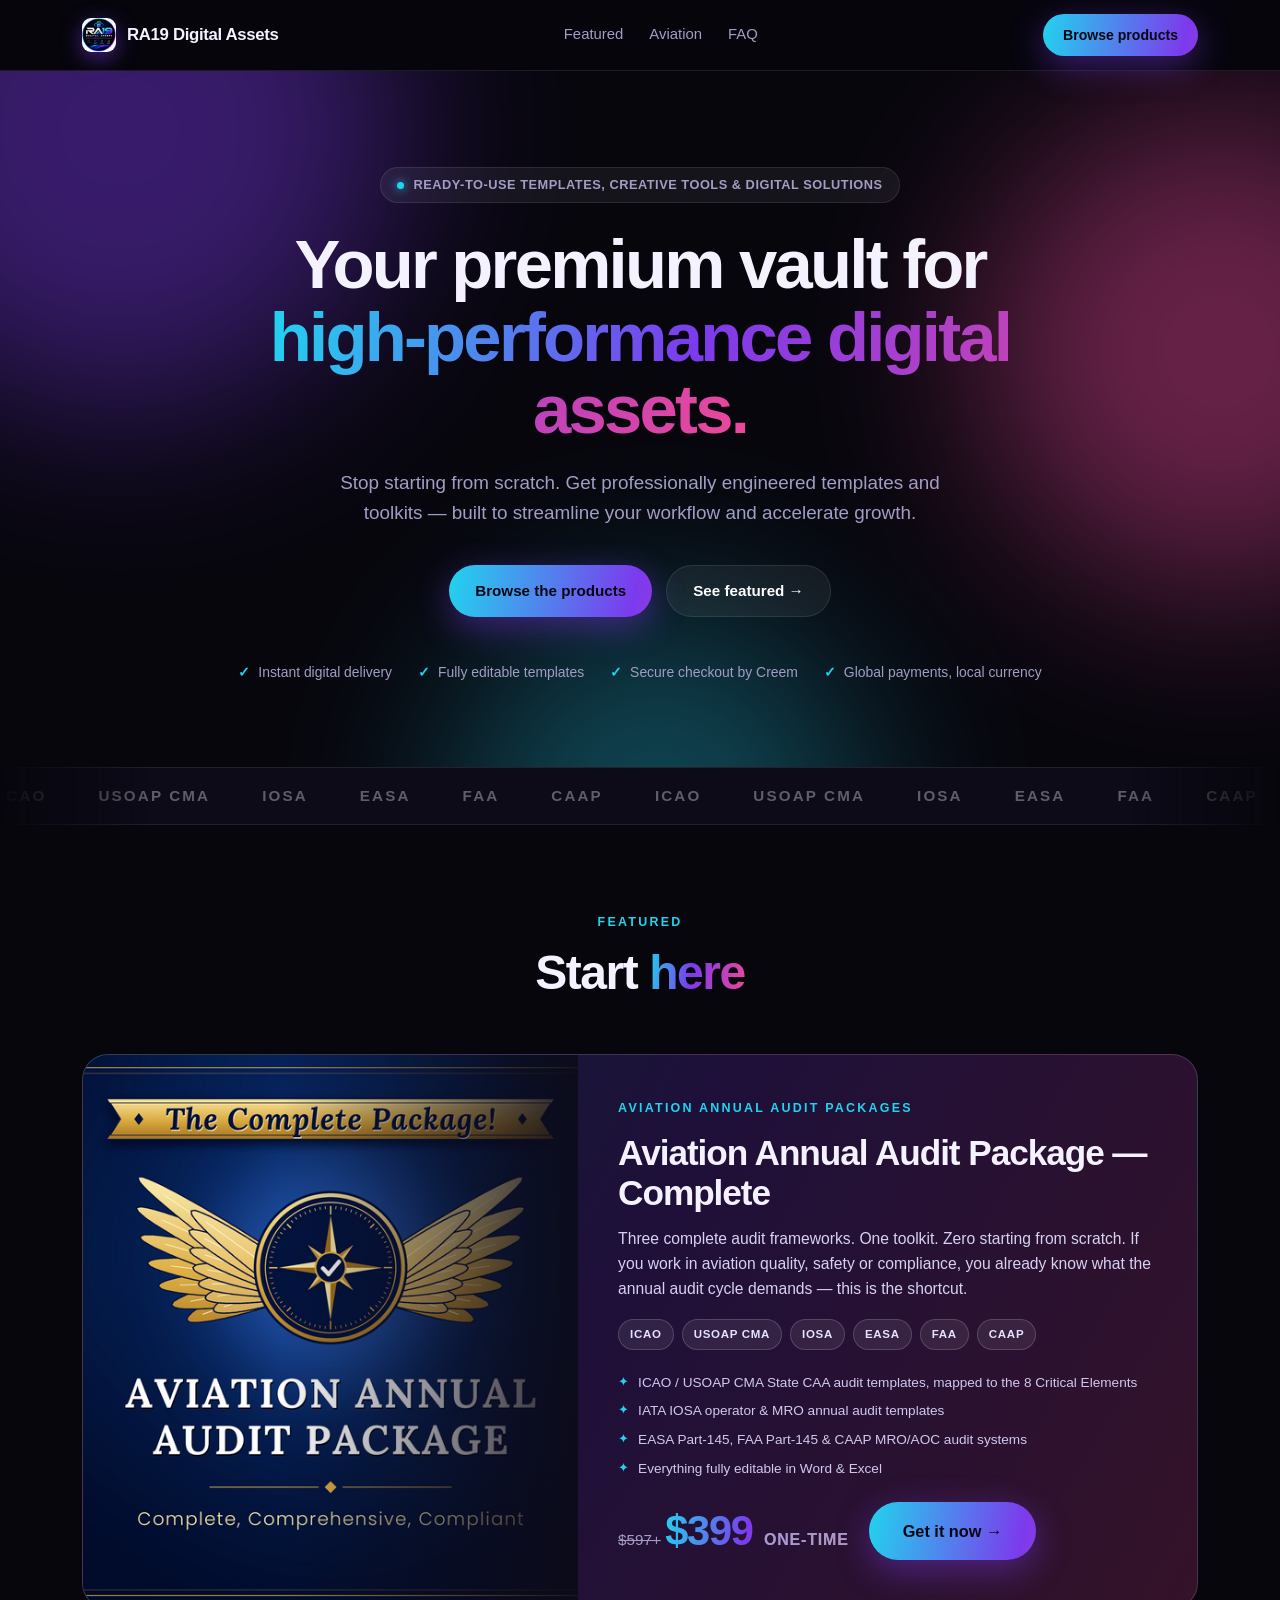
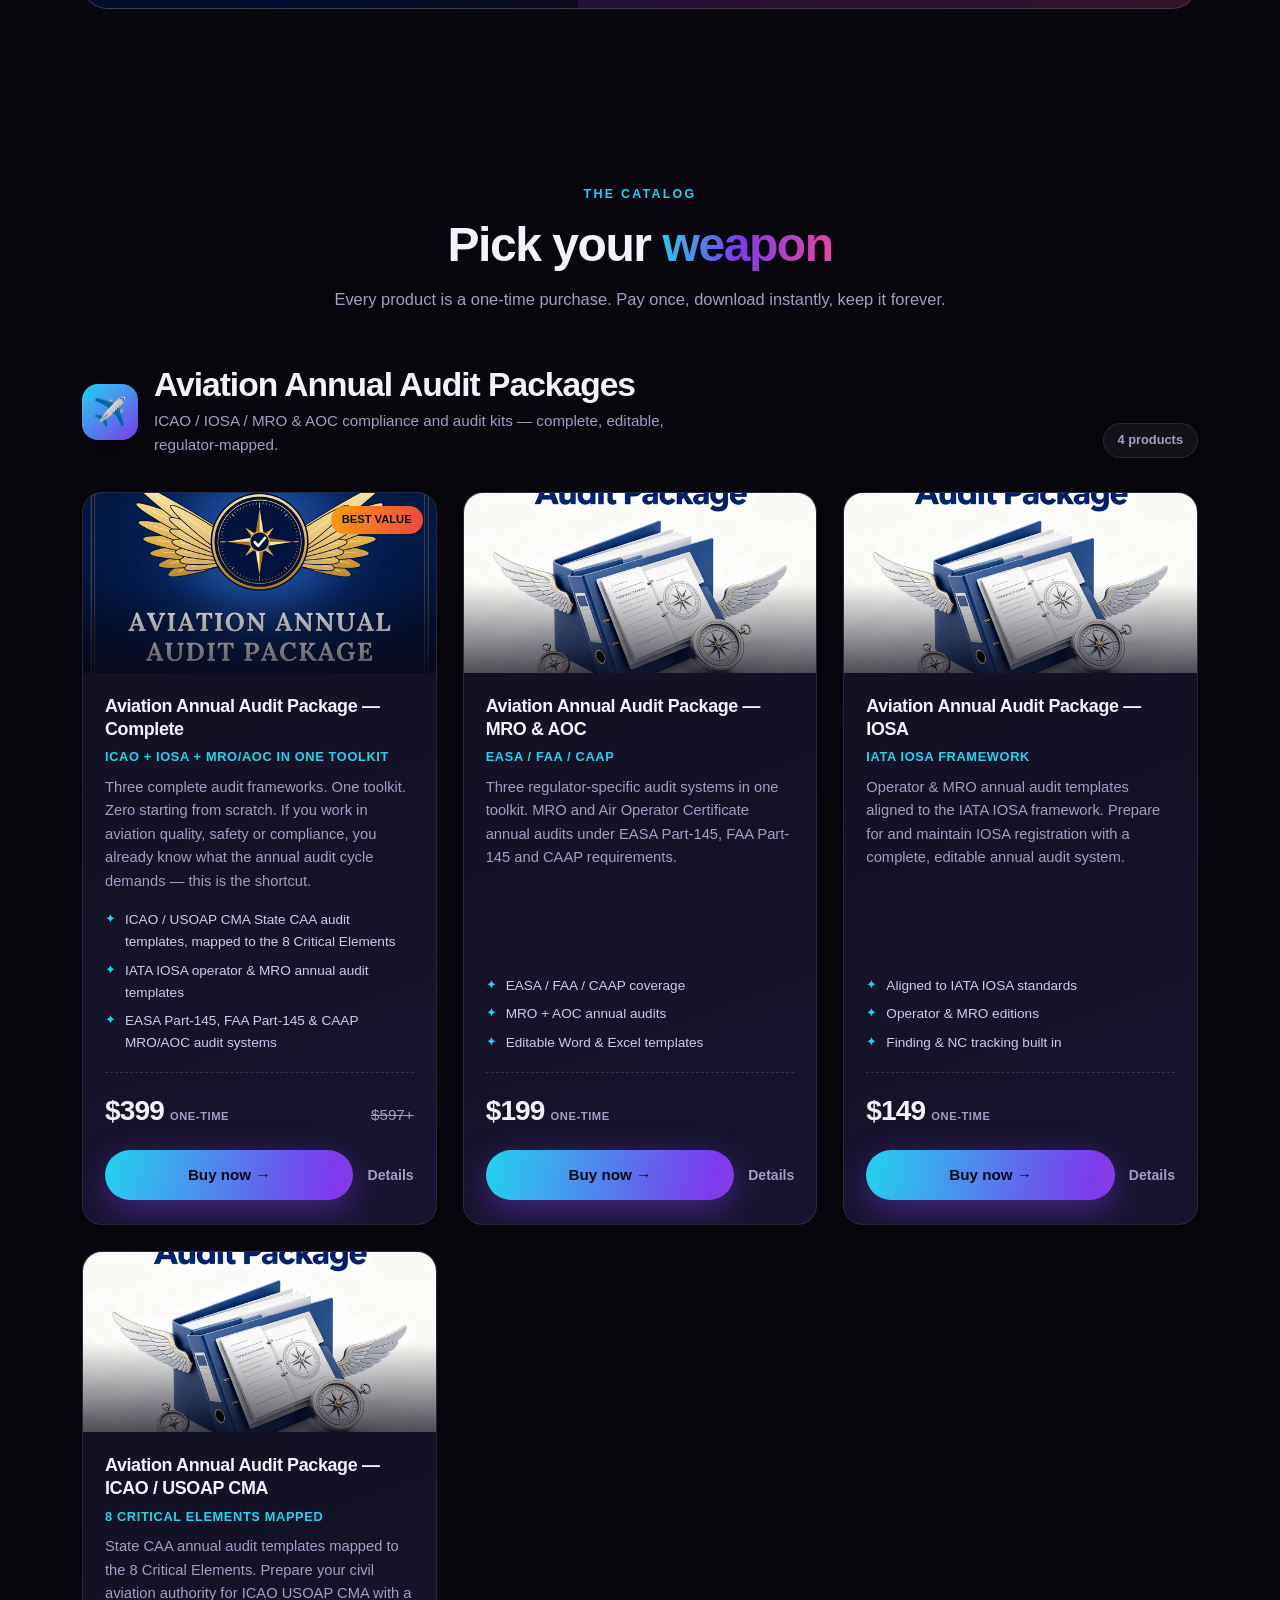
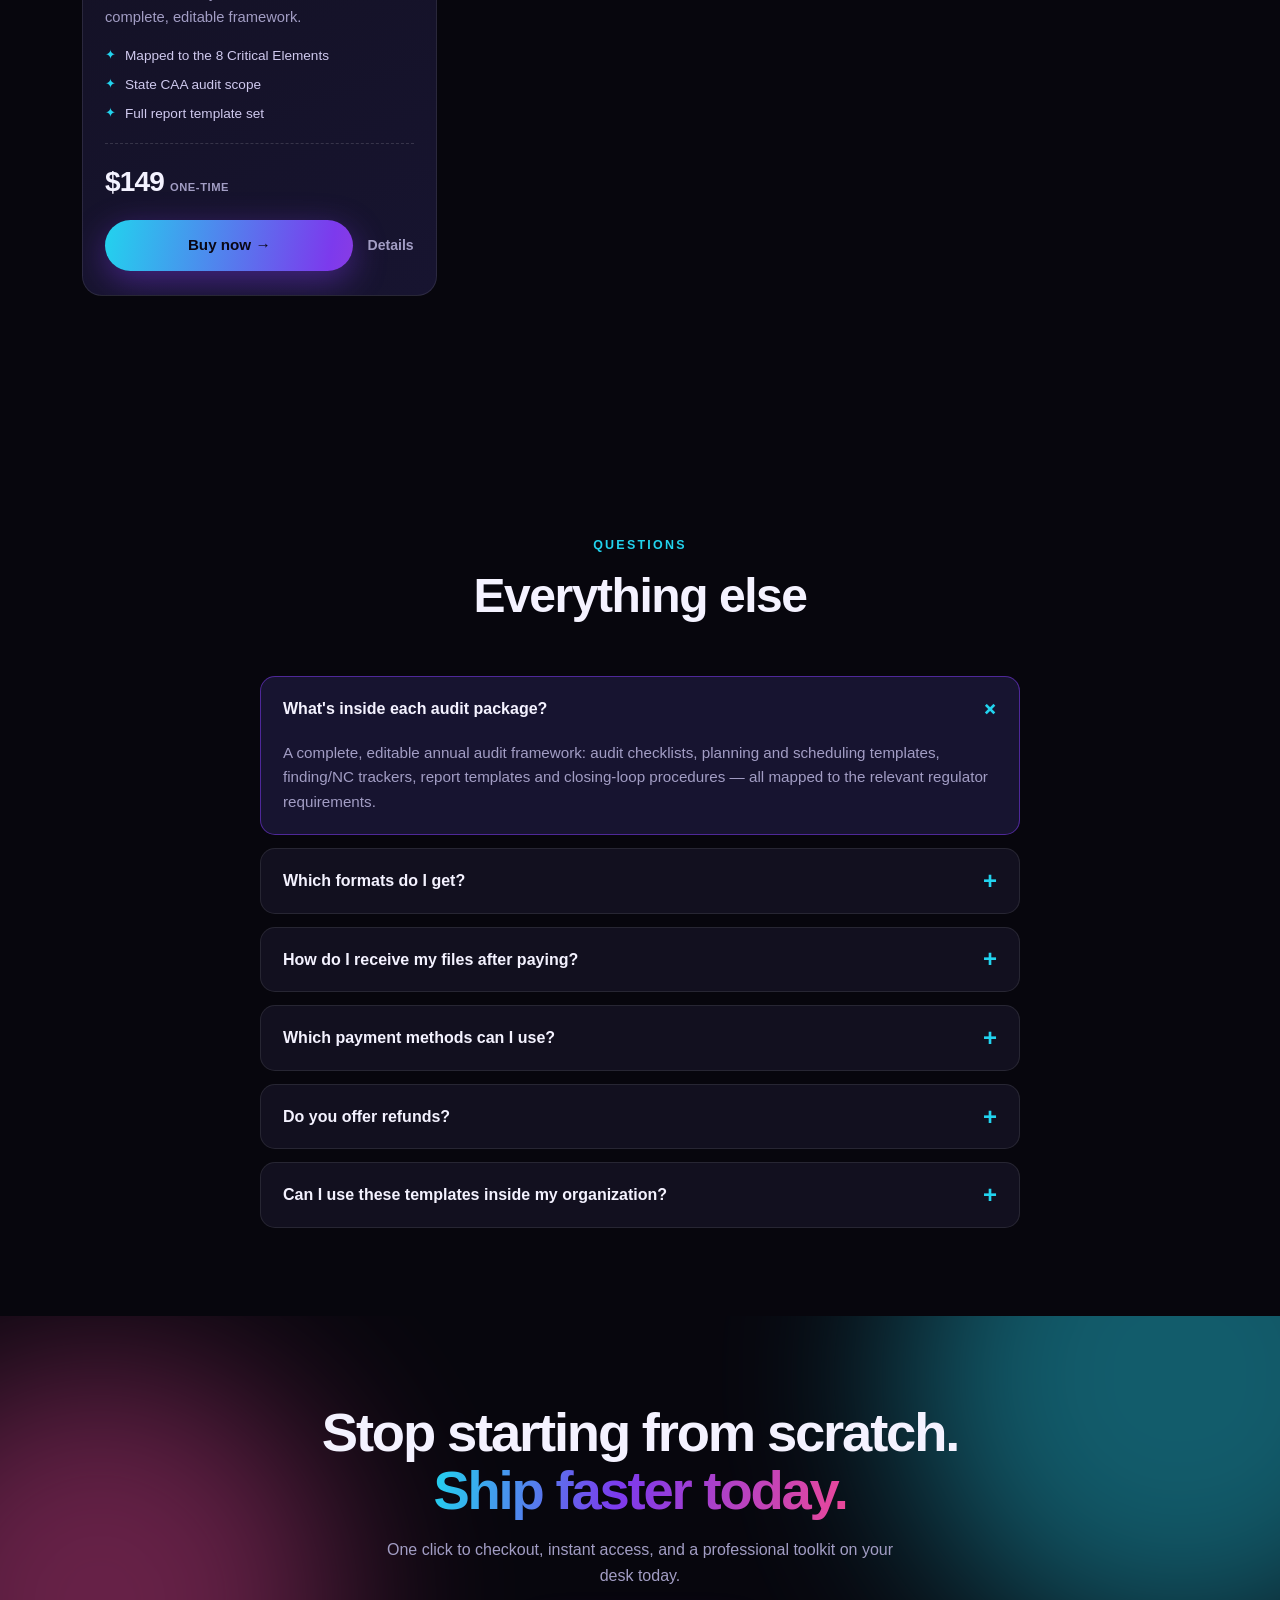
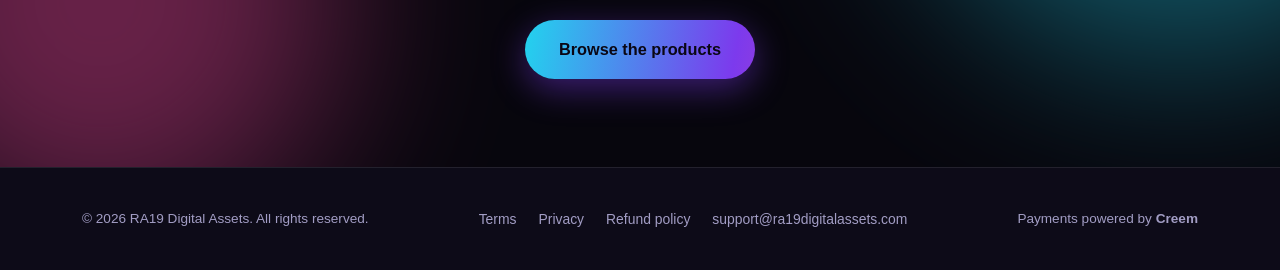
==== commit 8106d66c: "Add Terms, Privacy and Refund pages; real support email; fix Creem checkout links" ====
--- a/index.html
+++ b/index.html
@@ -90,10 +90,10 @@
   <div class="wrap foot">
     <small>© <span id="year"></span> <span id="brandFoot">RA19 Digital Assets</span>. All rights reserved.</small>
     <div class="foot-links">
-      <a href="#">Terms</a>
-      <a href="#">Privacy</a>
-      <a href="#">Refund policy</a>
-      <a id="supportLink" href="#">Support</a>
+      <a href="terms.html">Terms</a>
+      <a href="privacy.html">Privacy</a>
+      <a href="refunds.html">Refund policy</a>
+      <a id="supportLink" href="mailto:support@ra19digitalassets.com">support@ra19digitalassets.com</a>
     </div>
     <small>Payments powered by <b>Creem</b></small>
   </div>
@@ -114,7 +114,7 @@
     "Every product is a one-time purchase. Pay once, download instantly, keep it forever.";
   var support = document.getElementById("supportLink");
   support.href = "mailto:" + b.supportEmail;
-  support.textContent = "Support";
+  support.textContent = b.supportEmail;
 
   var h1 = document.getElementById("heroHeadline");
   h1.innerHTML = escapeHtml(b.headline[0]) + "<br /><span class=\"grad-text\">" + escapeHtml(b.headline[1] || "") + "</span>";
--- a/styles.css
+++ b/styles.css
@@ -277,6 +277,19 @@
 }
 #toast.show { transform: translate(-50%, 0); }
 
+/* ---- legal / policy pages ---- */
+.legal { position: relative; padding: 60px 0 90px; }
+.legal .wrap { max-width: 820px; }
+.legal h1 { font-size: clamp(1.9rem, 4.5vw, 2.8rem); font-weight: 900; letter-spacing: -0.03em; line-height: 1.1; margin-bottom: 10px; }
+.legal .updated { color: var(--muted); font-size: 0.85rem; margin-bottom: 34px; }
+.legal h2 { font-size: 1.22rem; font-weight: 800; letter-spacing: -0.02em; margin: 34px 0 12px; }
+.legal p { color: #cfc9ee; font-size: 0.96rem; margin-bottom: 14px; }
+.legal ul { list-style: none; display: flex; flex-direction: column; gap: 9px; margin: 0 0 16px; }
+.legal ul li { color: #cfc9ee; font-size: 0.94rem; display: flex; gap: 10px; align-items: flex-start; }
+.legal ul li::before { content: "•"; color: var(--g3); font-weight: 800; }
+.legal a { color: var(--g3); text-decoration: underline; text-underline-offset: 2px; }
+.legal .back { margin-top: 40px; }
+
 @media (max-width: 640px) {
   .nav-links { display: none; }
   section { padding: 64px 0; }
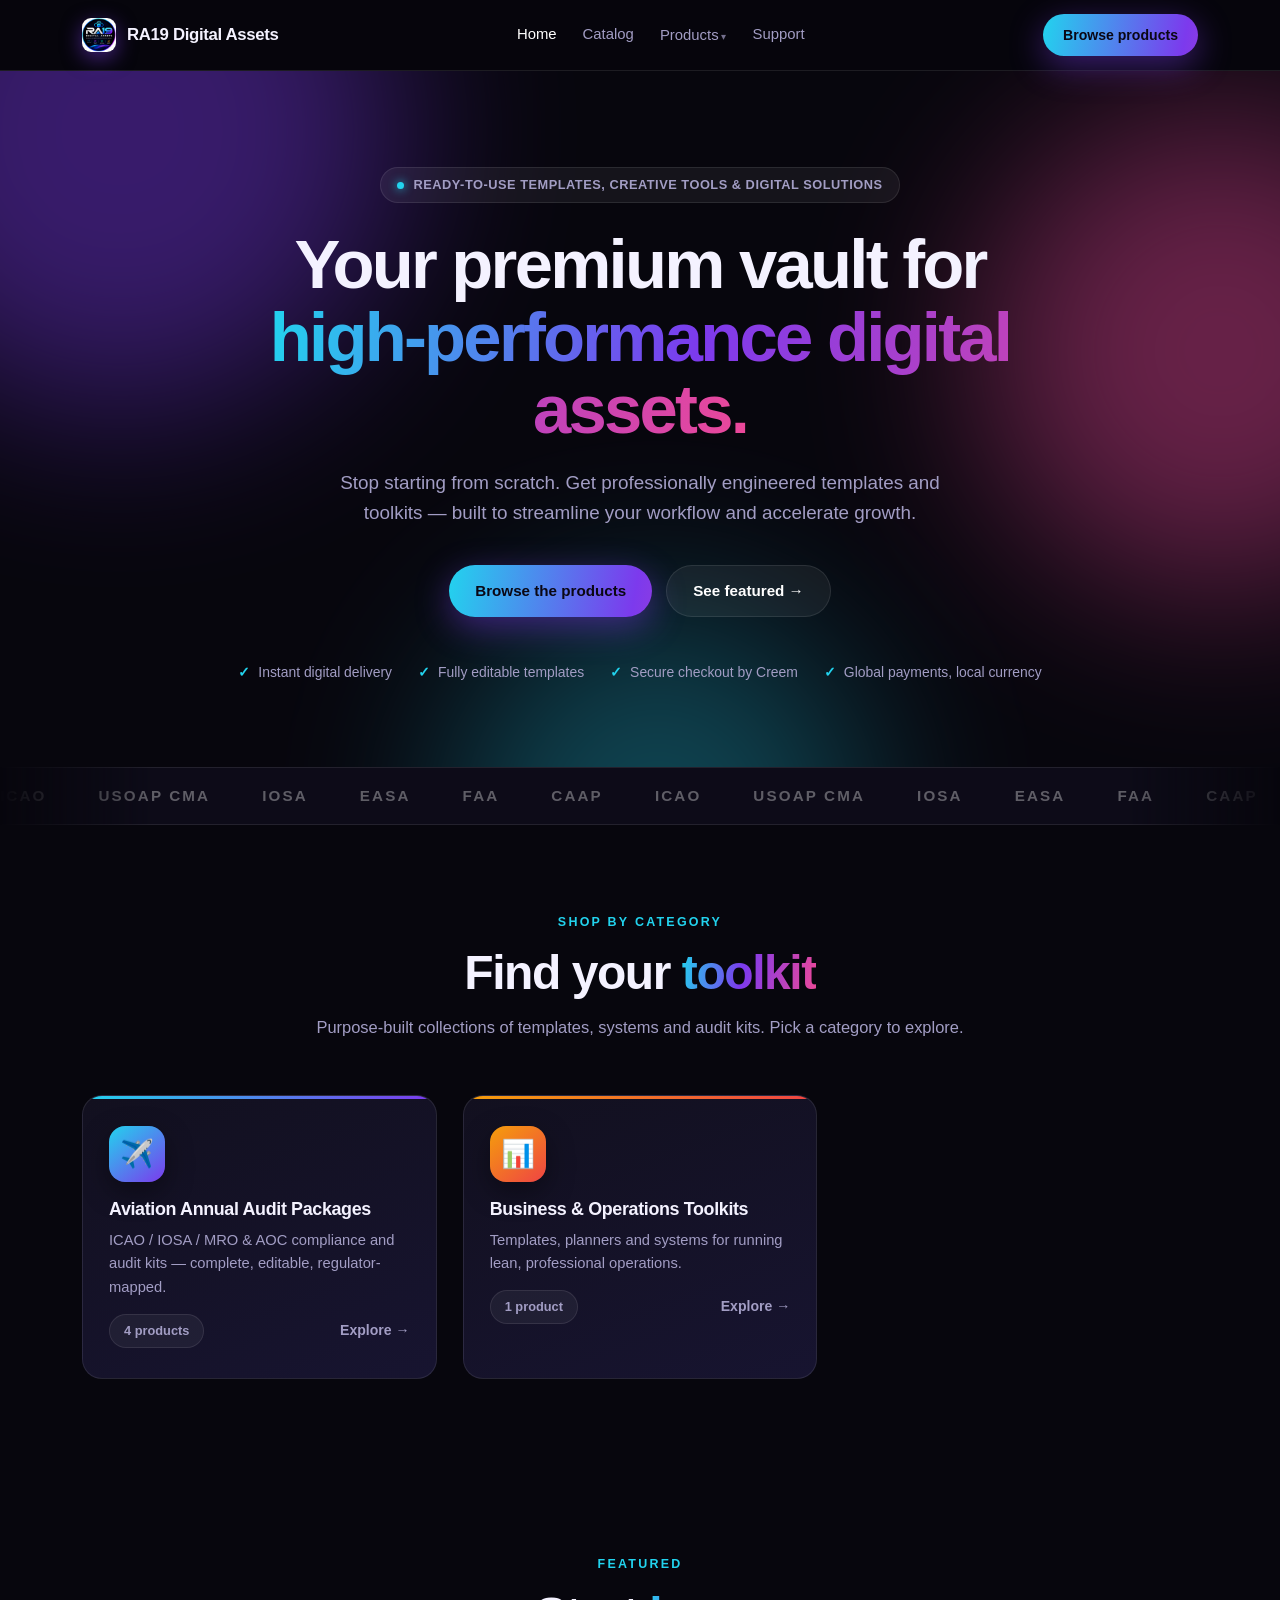
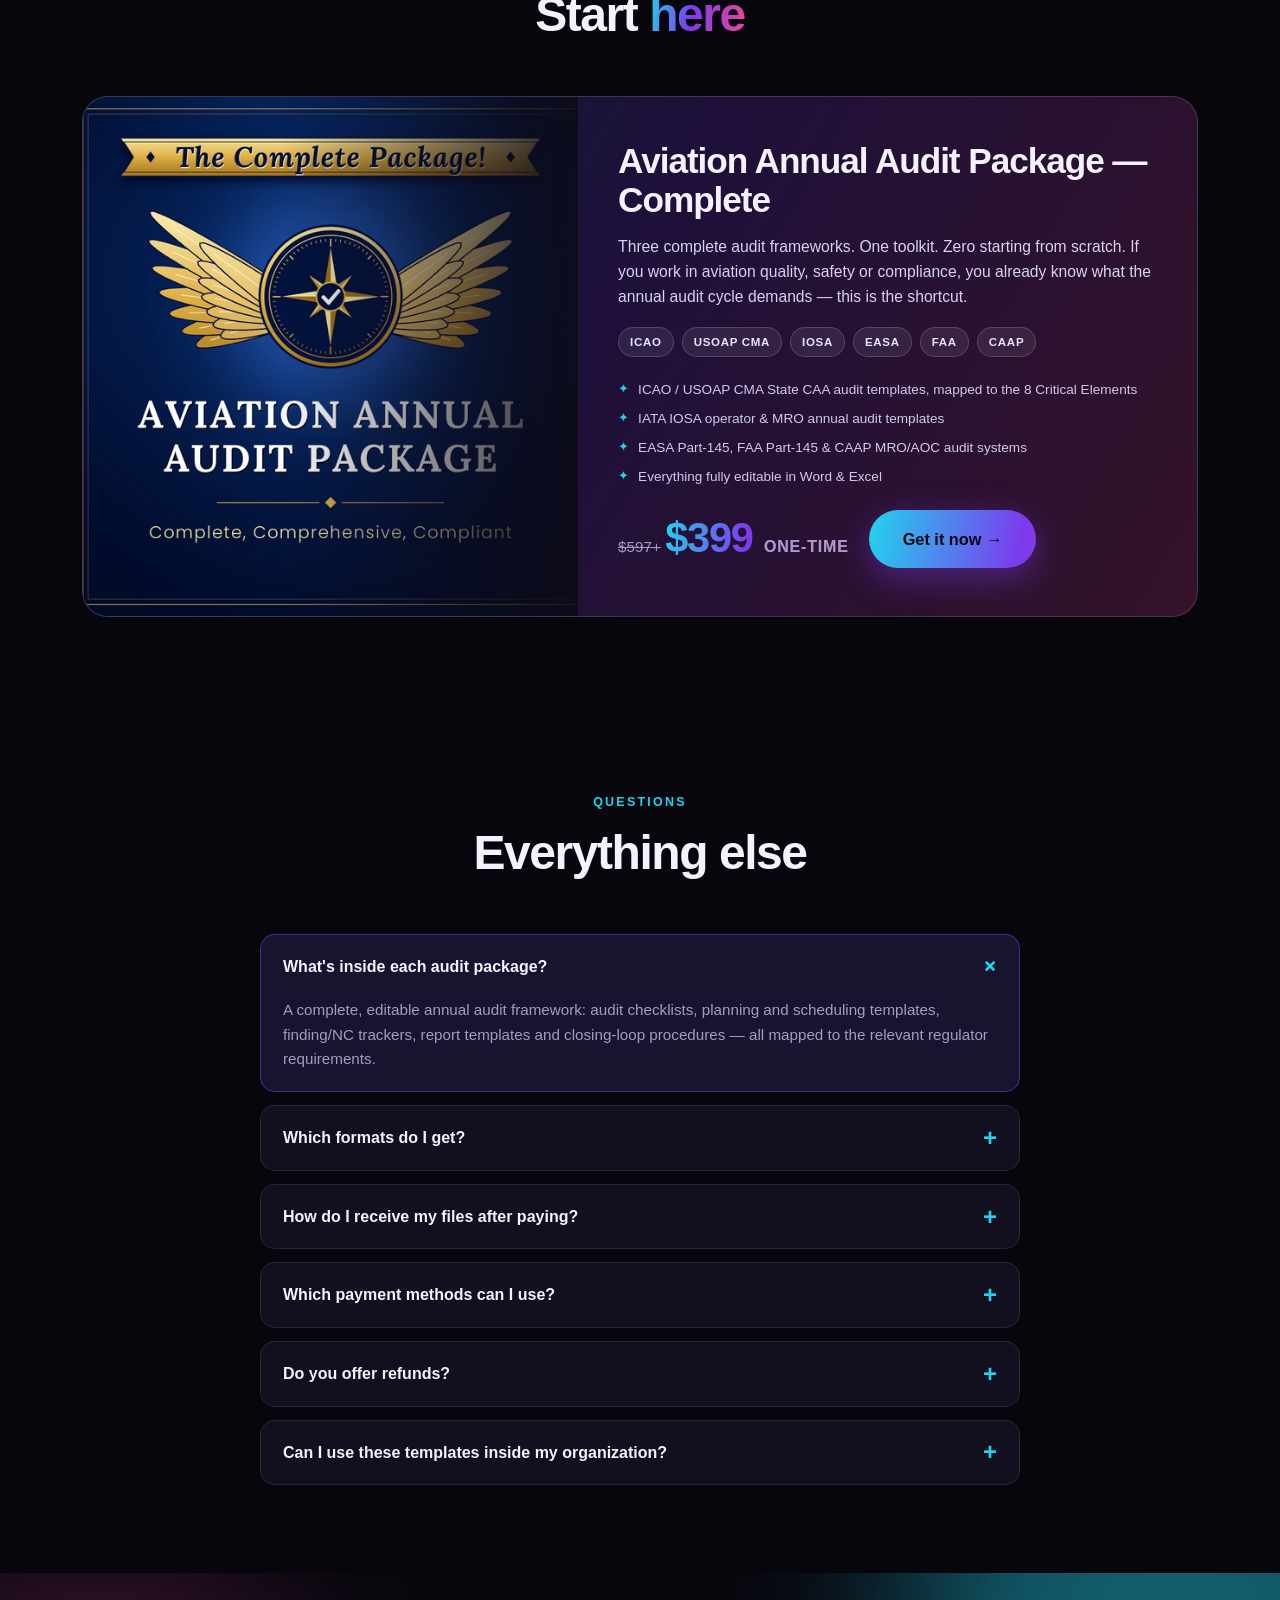
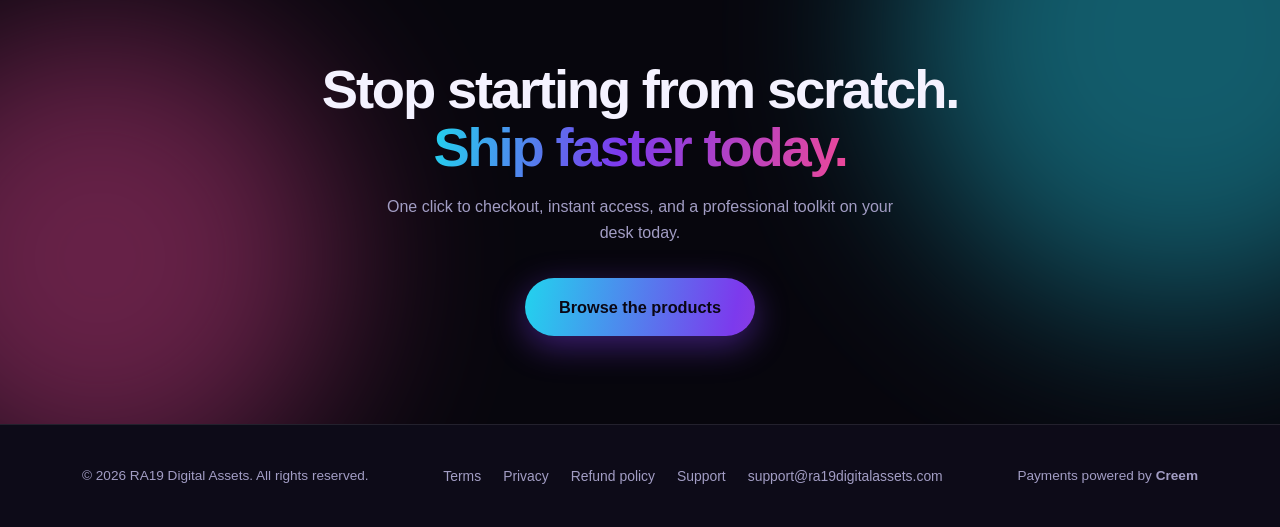
==== commit 1a1d8534: "Reorganize site for Cloudflare Pages migration - New multi-page structure: home, catalog, support, l" ====
--- a/index.html
+++ b/index.html
@@ -9,18 +9,14 @@
 <meta property="og:title" content="RA19 Digital Assets" />
 <meta property="og:type" content="website" />
 <meta property="og:description" content="Your premium vault for high-performance digital assets across all industries. Stop starting from scratch." />
-<meta property="og:image" content="store-assets/og-cover.png" />
+<meta property="og:image" content="https://ra19digitalassets.com/store-assets/og-cover.png" />
+<meta property="og:url" content="https://ra19digitalassets.com/" />
+<link rel="canonical" href="https://ra19digitalassets.com/" />
 <link rel="stylesheet" href="styles.css" />
 </head>
 <body>
 
-<header class="nav">
-  <div class="wrap nav-in">
-    <a href="index.html" class="logo"><img src="store-assets/logo.png" alt="RA19 Digital Assets" /> <span id="brandName">RA19 Digital Assets</span></a>
-    <nav class="nav-links" id="navLinks"></nav>
-    <a href="#catalog" class="btn btn-grad btn-sm">Browse products</a>
-  </div>
-</header>
+<div id="site-header"></div>
 
 <section class="hero">
   <div class="blob blob-1"></div>
@@ -31,7 +27,7 @@
     <h1 id="heroHeadline"></h1>
     <p class="lead" id="heroIntro"></p>
     <div class="hero-cta">
-      <a href="#catalog" class="btn btn-grad">Browse the products</a>
+      <a href="catalog.html" class="btn btn-grad">Browse the products</a>
       <a href="#featured" class="btn btn-ghost">See featured →</a>
     </div>
     <div class="trust">
@@ -45,6 +41,17 @@
 
 <div class="marquee"><div class="marquee-track" id="marquee"></div></div>
 
+<section id="categories">
+  <div class="wrap">
+    <div class="sec-head">
+      <span class="eyebrow">Shop by category</span>
+      <h2>Find your <span class="grad-text">toolkit</span></h2>
+      <p>Purpose-built collections of templates, systems and audit kits. Pick a category to explore.</p>
+    </div>
+    <div id="categoryCards" class="grid"></div>
+  </div>
+</section>
+
 <section id="featured" style="display:none">
   <div class="wrap">
     <div class="sec-head">
@@ -52,17 +59,6 @@
       <h2>Start <span class="grad-text">here</span></h2>
     </div>
     <div id="featuredWrap"></div>
-  </div>
-</section>
-
-<section id="catalog">
-  <div class="wrap">
-    <div class="sec-head">
-      <span class="eyebrow">The catalog</span>
-      <h2>Pick your <span class="grad-text">weapon</span></h2>
-      <p id="catalogIntro"></p>
-    </div>
-    <div id="categorySections"></div>
   </div>
 </section>
 
@@ -82,126 +78,15 @@
   <div class="wrap" style="position:relative;z-index:1">
     <h2>Stop starting from scratch.<br /><span class="grad-text">Ship faster today.</span></h2>
     <p>One click to checkout, instant access, and a professional toolkit on your desk today.</p>
-    <a href="#catalog" class="btn btn-grad btn-lg">Browse the products</a>
+    <a href="catalog.html" class="btn btn-grad btn-lg">Browse the products</a>
   </div>
 </section>
 
-<footer>
-  <div class="wrap foot">
-    <small>© <span id="year"></span> <span id="brandFoot">RA19 Digital Assets</span>. All rights reserved.</small>
-    <div class="foot-links">
-      <a href="terms.html">Terms</a>
-      <a href="privacy.html">Privacy</a>
-      <a href="refunds.html">Refund policy</a>
-      <a id="supportLink" href="mailto:support@ra19digitalassets.com">support@ra19digitalassets.com</a>
-    </div>
-    <small>Payments powered by <b>Creem</b></small>
-  </div>
-</footer>
+<div id="site-footer"></div>
 
 <script src="products.js"></script>
 <script src="app.js"></script>
-<script>
-(function () {
-  var b = STORE.brand;
-  document.title = b.name + " — Premium Templates & Digital Toolkits";
-  document.getElementById("brandName").textContent = b.name;
-  document.getElementById("brandFoot").textContent = b.name;
-  document.getElementById("year").textContent = year();
-  document.getElementById("heroTag").textContent = b.tagline;
-  document.getElementById("heroIntro").textContent = b.intro;
-  document.getElementById("catalogIntro").textContent =
-    "Every product is a one-time purchase. Pay once, download instantly, keep it forever.";
-  var support = document.getElementById("supportLink");
-  support.href = "mailto:" + b.supportEmail;
-  support.textContent = b.supportEmail;
-
-  var h1 = document.getElementById("heroHeadline");
-  h1.innerHTML = escapeHtml(b.headline[0]) + "<br /><span class=\"grad-text\">" + escapeHtml(b.headline[1] || "") + "</span>";
-
-  /* nav */
-  var nav = document.getElementById("navLinks");
-  var html = "";
-  if (featuredProducts().length) html += '<a href="#featured">Featured</a>';
-  if (STORE.categories.length > 1) {
-    html += '<div class="dropdown"><a href="#catalog">Products</a><div class="dropdown-menu">';
-    STORE.categories.forEach(function (c) {
-      html += '<a href="#cat-' + c.id + '">' + escapeHtml(c.name) + "</a>";
-    });
-    html += "</div></div>";
-  } else if (STORE.categories.length === 1) {
-    html += '<a href="#cat-' + STORE.categories[0].id + '">' + escapeHtml(STORE.categories[0].short || "Products") + "</a>";
-  }
-  html += '<a href="#faq">FAQ</a>';
-  nav.innerHTML = html;
-
-  /* marquee from all regulator tags */
-  var tags = [];
-  STORE.products.forEach(function (p) {
-    (p.regulators || []).forEach(function (r) { if (tags.indexOf(r) === -1) tags.push(r); });
-  });
-  if (!tags.length) tags = ["Instant delivery", "Lifetime updates", "Secure checkout"];
-  var mq = tags.concat(tags).map(function (t) { return "<span>" + escapeHtml(t) + "</span>"; }).join("");
-  document.getElementById("marquee").innerHTML = mq;
-
-  /* featured banner */
-  var feat = featuredProducts();
-  if (feat.length) {
-    document.getElementById("featured").style.display = "";
-    var p = feat[0];
-    var c = categoryById(p.category) || { colors: ["#22d3ee", "#ec4899"] };
-    var live = isLive(p);
-    var action = live
-      ? '<a class="btn btn-grad btn-lg" href="' + p.checkout + '" data-slug="' + p.slug + '">Get it now →</a>'
-      : '<a class="btn btn-ghost btn-lg" href="' + productUrl(p) + '">View details →</a>';
-    document.getElementById("featuredWrap").innerHTML =
-      '<div class="featured-banner">' +
-        '<div class="featured-img">' + (p.image ? '<img src="' + p.image + '" alt="' + escapeHtml(p.name) + '">' : "") + "</div>" +
-        '<div class="featured-body">' +
-          '<span class="eyebrow">' + escapeHtml((categoryById(p.category) || {}).name || "Featured") + "</span>" +
-          "<h3>" + escapeHtml(p.name) + "</h3>" +
-          "<p>" + escapeHtml(p.summary || "") + "</p>" +
-          '<div class="regulator-row">' + (p.regulators || []).map(function (r) {
-            return '<span class="reg-chip">' + escapeHtml(r) + "</span>";
-          }).join("") + "</div>" +
-          '<div class="feat">' + (p.bullets || []).map(function (x) { return "<li>" + escapeHtml(x) + "</li>"; }).join("") + "</div>" +
-          '<div class="featured-cta">' +
-            '<div><span class="old-price">' + escapeHtml(p.oldPrice || "") + '</span> <span class="price grad-text">' + escapeHtml(p.price) + '<small style="font-size:1rem"> one-time</small></span></div>' +
-            action +
-          "</div>" +
-        "</div>" +
-      "</div>";
-    bindCardActions(document.getElementById("featuredWrap"));
-  }
-
-  /* category sections */
-  var out = document.getElementById("categorySections");
-  var secHtml = "";
-  STORE.categories.forEach(function (cat) {
-    var items = productsIn(cat.id);
-    secHtml +=
-      '<div id="cat-' + cat.id + '" style="margin-bottom:64px">' +
-        '<div class="cat-head">' +
-          '<div class="cat-title">' +
-            '<div class="cat-icon" style="--c1:' + cat.colors[0] + ';--c2:' + cat.colors[1] + '">' + (cat.icon || "📦") + "</div>" +
-            "<div><h2>" + escapeHtml(cat.name) + '</h2><div class="cat-tag">' + escapeHtml(cat.tagline || "") + "</div></div>" +
-          "</div>" +
-          '<span class="count-badge">' + items.length + " product" + (items.length === 1 ? "" : "s") + "</span>" +
-        "</div>";
-    secHtml += items.length
-      ? '<div class="grid">' + items.map(productCard).join("") + "</div>"
-      : '<p style="color:var(--muted)">New products are on the way — check back soon.</p>';
-    secHtml += "</div>";
-  });
-  out.innerHTML = secHtml;
-  bindCardActions(out);
-
-  /* faq */
-  var f = document.getElementById("faqList");
-  f.innerHTML = STORE.faq.map(function (item, i) {
-    return "<details" + (i === 0 ? " open" : "") + "><summary>" + escapeHtml(item.q) + "</summary><p>" + escapeHtml(item.a) + "</p></details>";
-  }).join("");
-})();
-</script>
+<script src="layout.js"></script>
+<script src="pages/home.js"></script>
 </body>
 </html>
